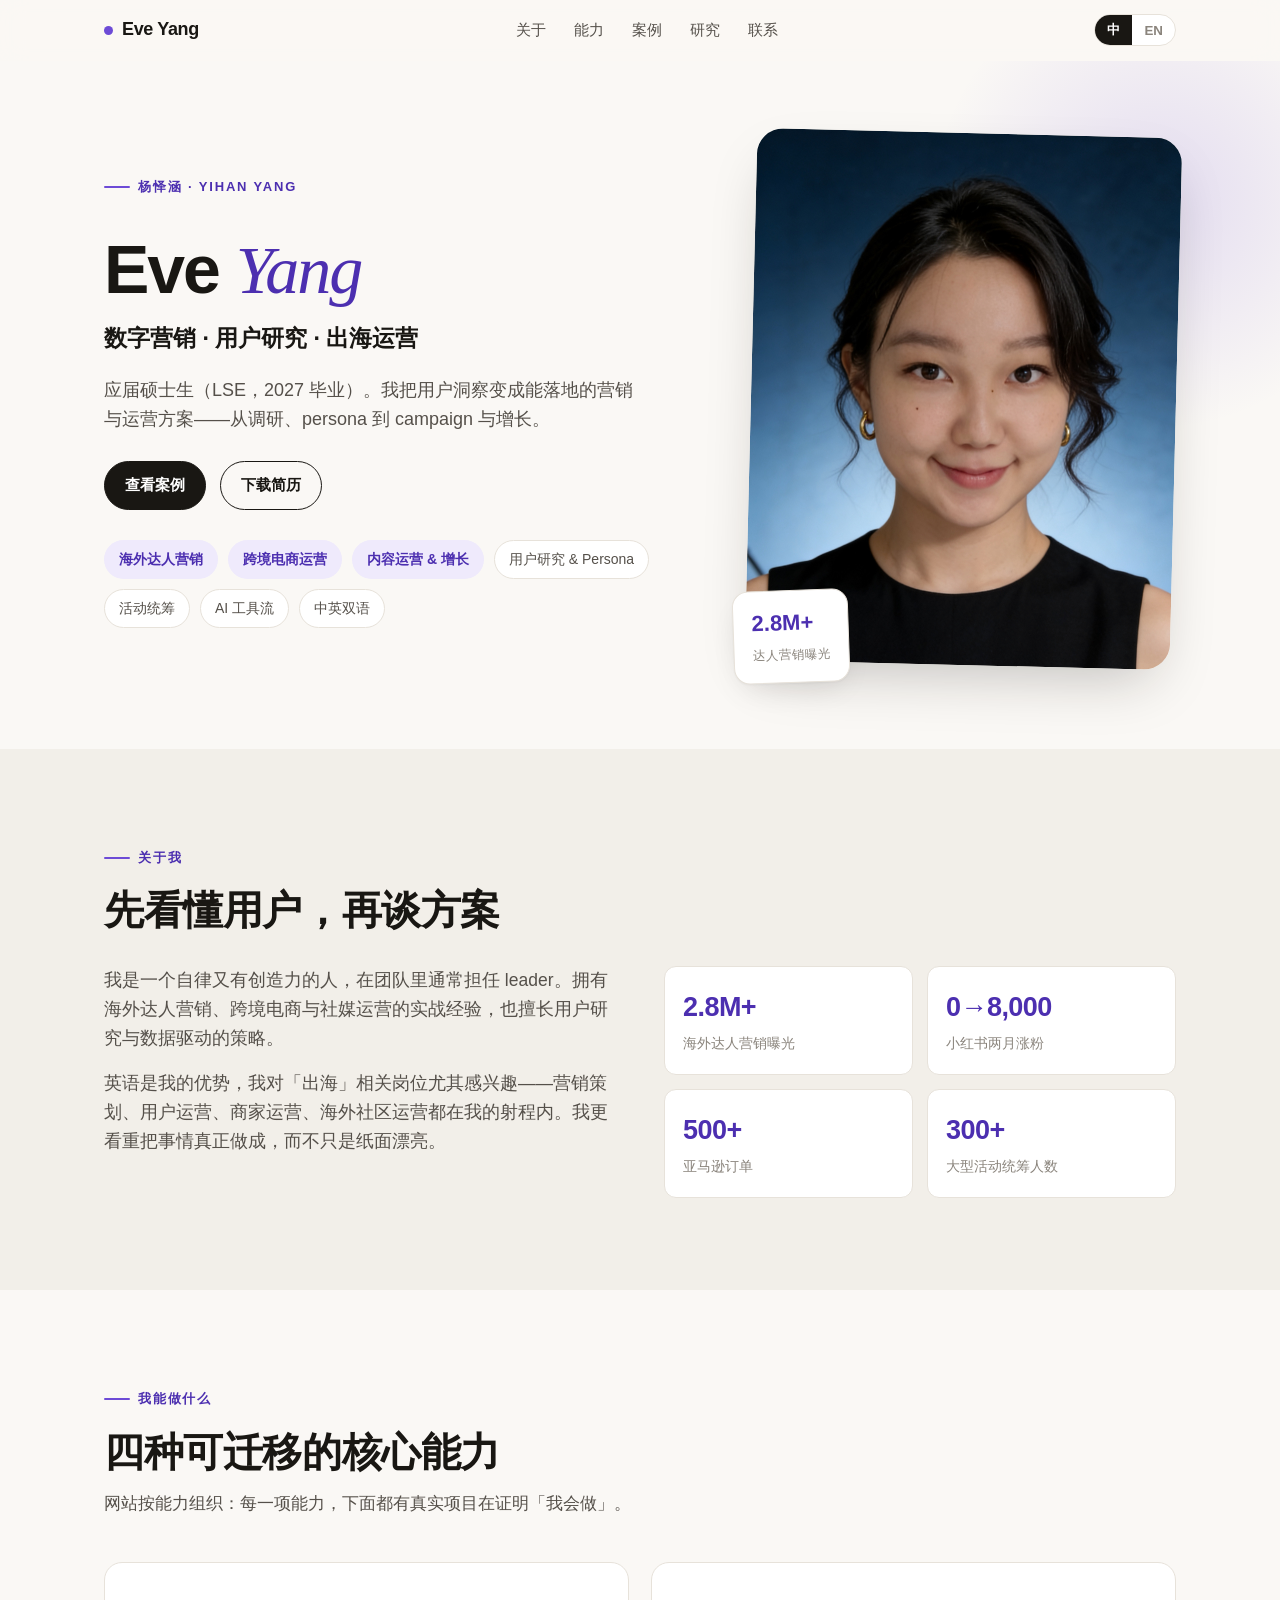
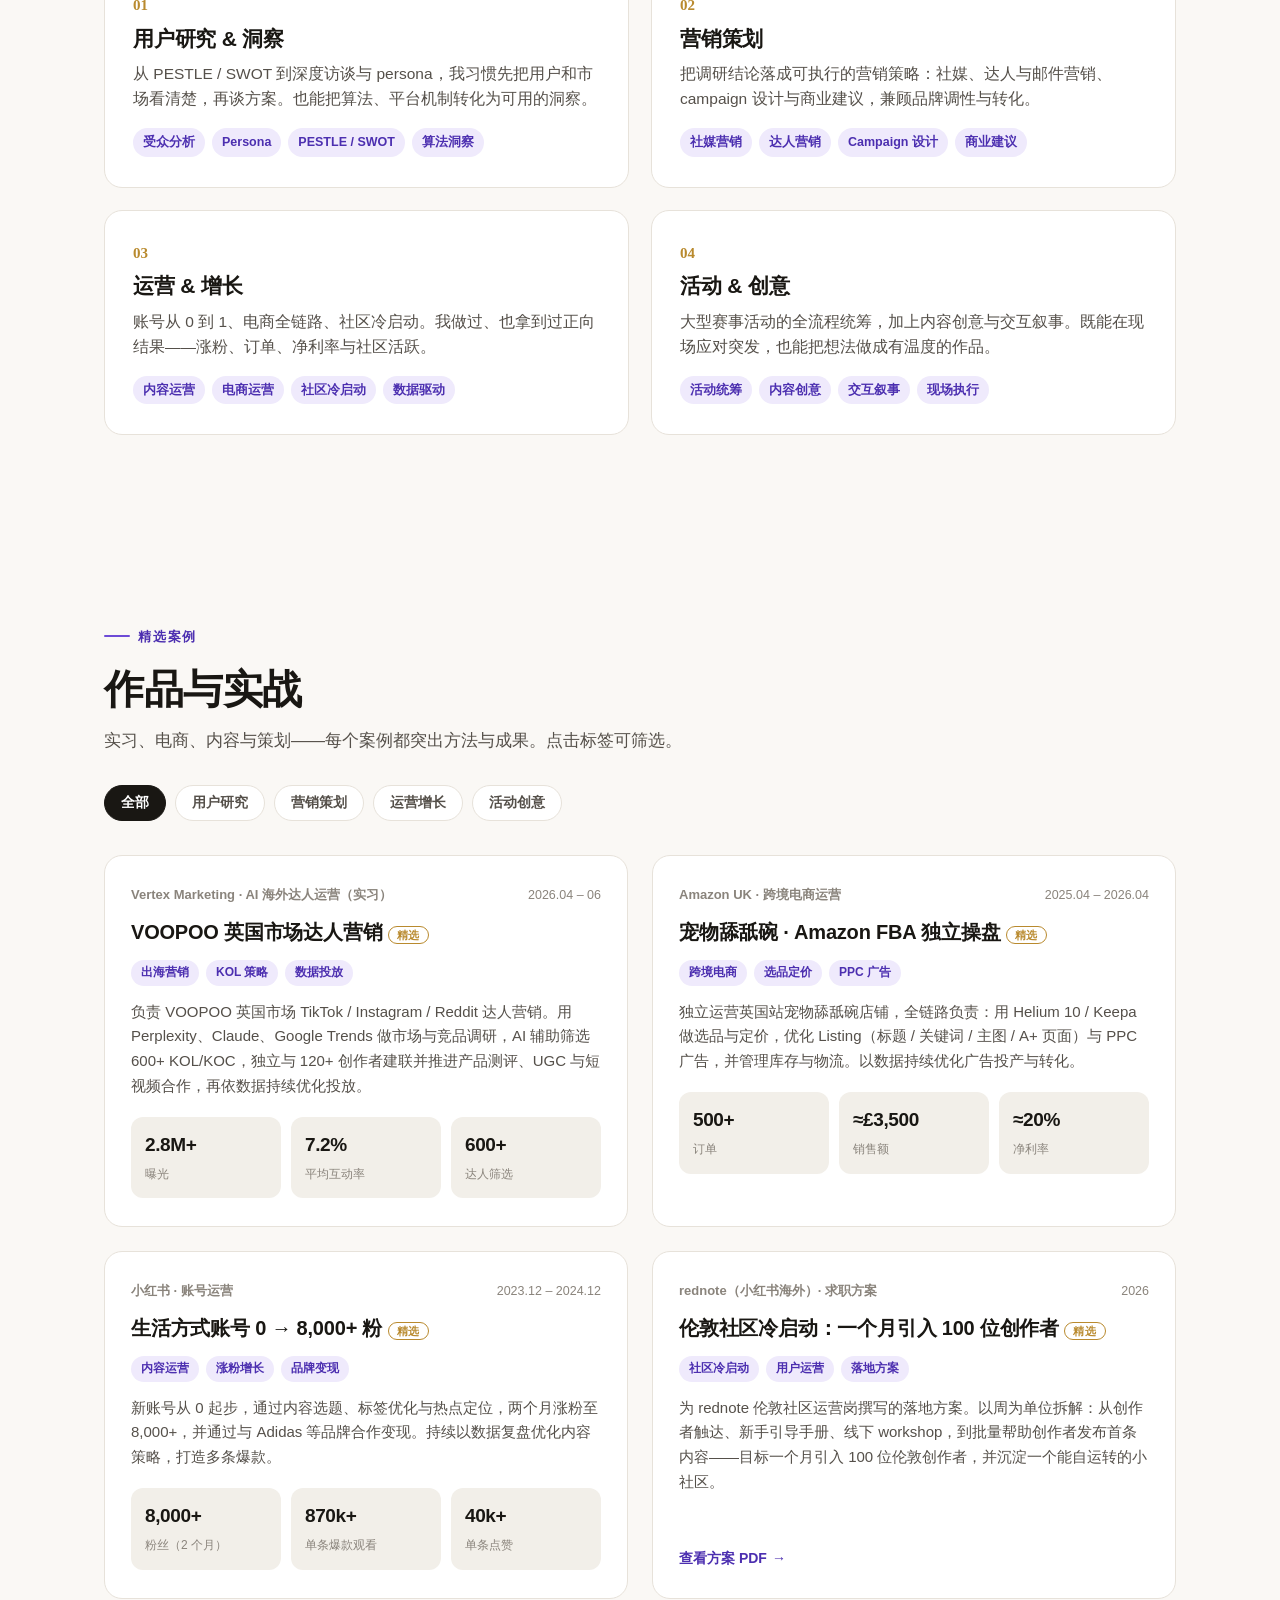
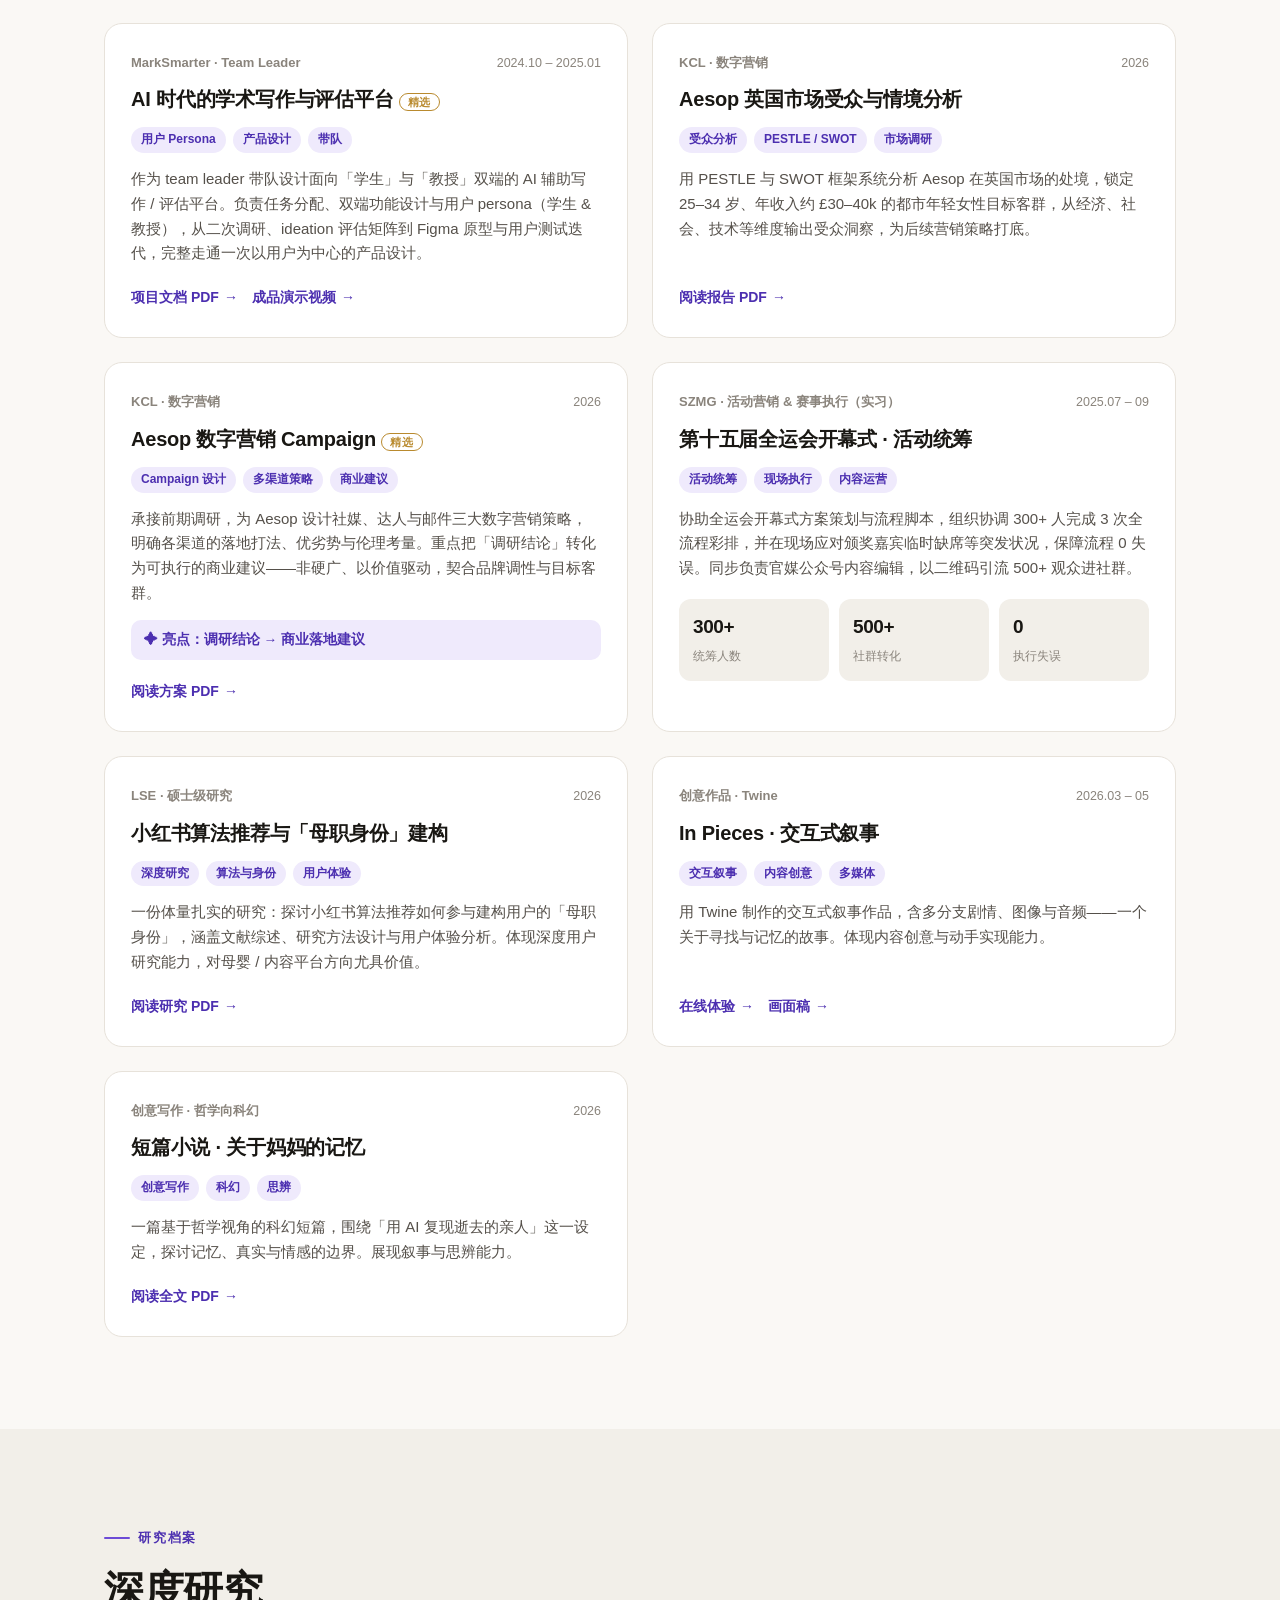
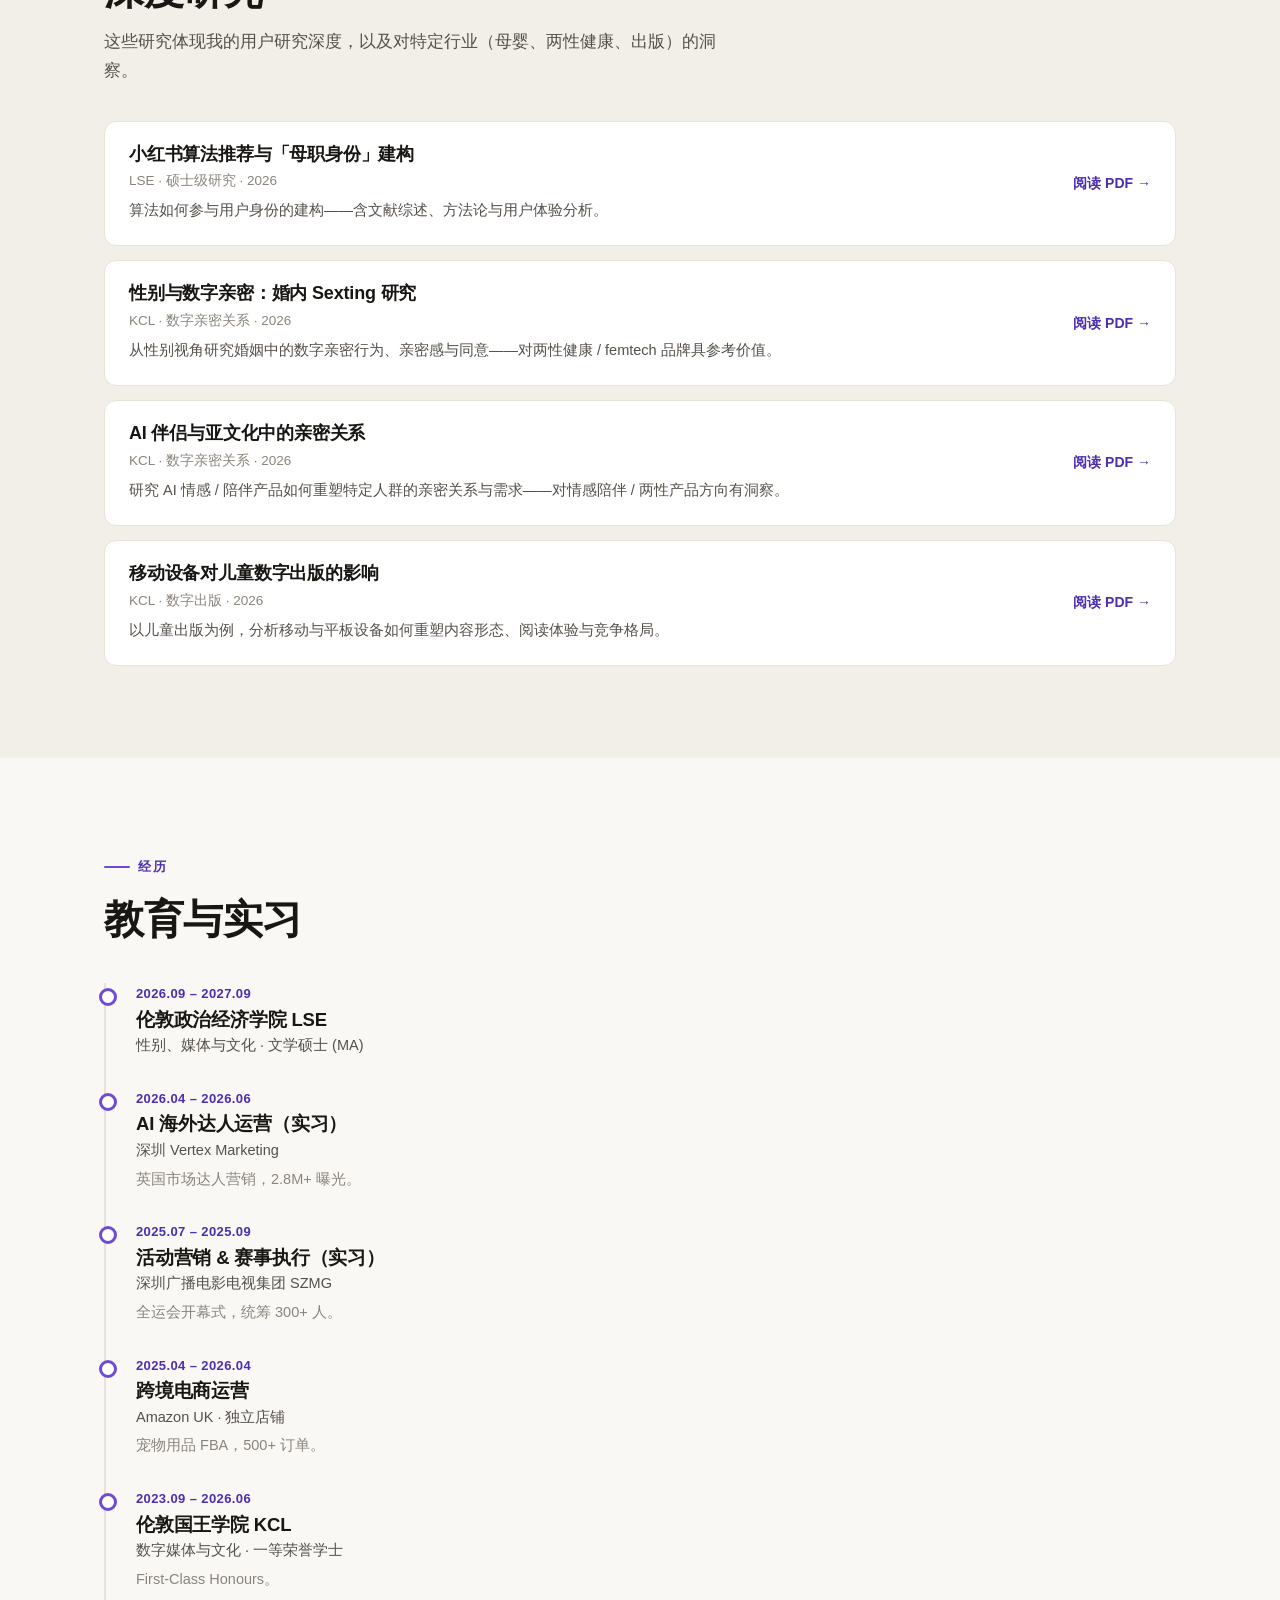
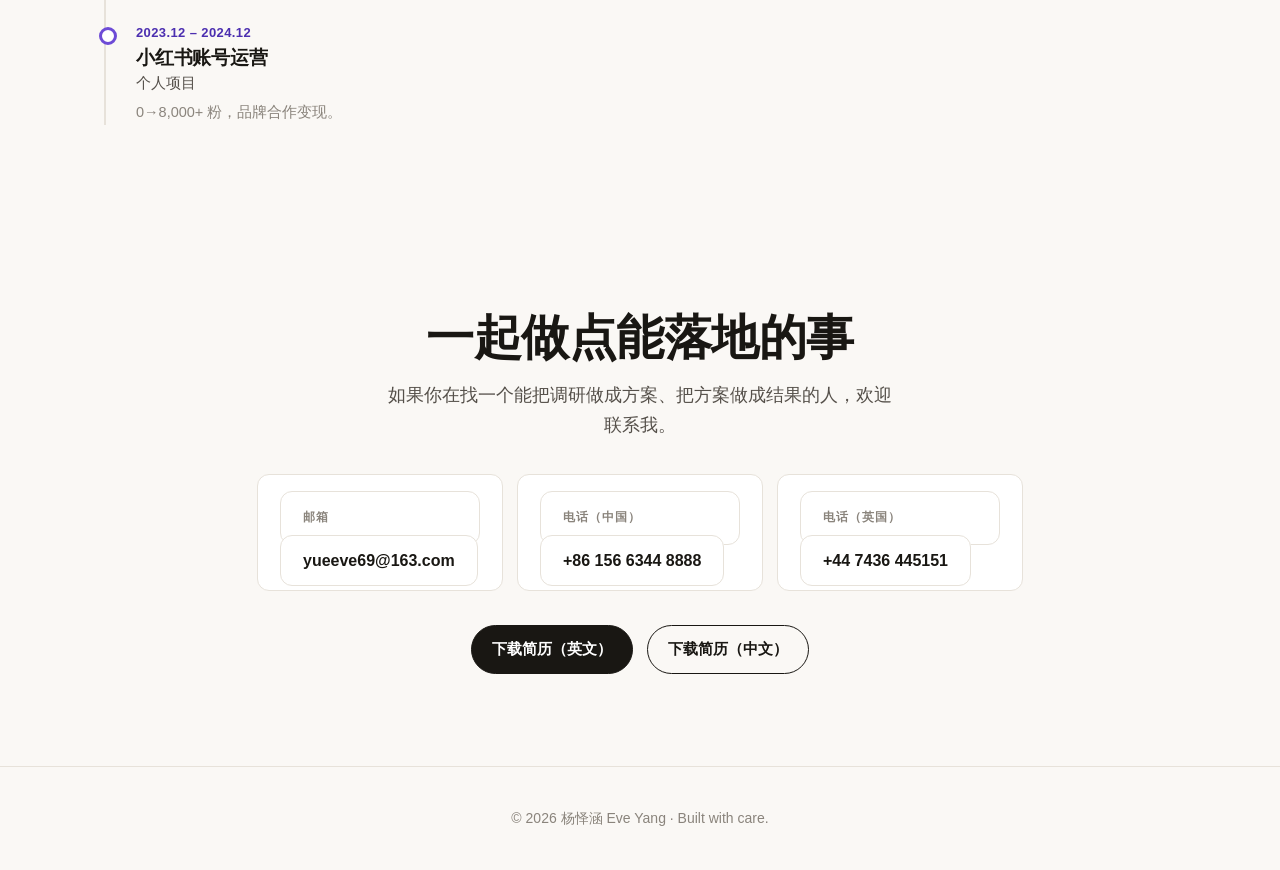
==== index.html @ 4e3f643e "Build bilingual portfolio site and Pages deploy workflow - Capability-organized, modern editorial de" ====
<!DOCTYPE html>
<html lang="zh-CN" data-lang="zh">
<head>
  <meta charset="UTF-8" />
  <meta name="viewport" content="width=device-width, initial-scale=1.0" />
  <title>杨怿涵 Eve Yang · 作品集 Portfolio</title>
  <meta name="description" content="杨怿涵 Eve Yang — 数字营销、用户研究与出海运营作品集。Digital marketing, user research & global operations portfolio." />
  <meta name="author" content="Yihan (Eve) Yang" />
  <meta property="og:title" content="杨怿涵 Eve Yang · Portfolio" />
  <meta property="og:description" content="数字营销 · 用户研究 · 出海运营 | Digital Marketing · User Research · Global Ops" />
  <meta property="og:type" content="website" />
  <link rel="icon" href="data:image/svg+xml,<svg xmlns='http://www.w3.org/2000/svg' viewBox='0 0 100 100'><circle cx='50' cy='50' r='48' fill='%236d4bd6'/><text x='50' y='68' font-size='54' text-anchor='middle' fill='white' font-family='Georgia'>E</text></svg>" />
  <link rel="stylesheet" href="assets/css/style.css" />
</head>
<body>

  <!-- NAV -->
  <nav class="nav">
    <div class="nav-inner">
      <a href="#top" class="brand"><span class="dot"></span>Eve Yang</a>
      <div class="nav-links" id="nav-links">
        <a href="#about" id="nav-about">关于</a>
        <a href="#capabilities" id="nav-cap">能力</a>
        <a href="#work" id="nav-work">案例</a>
        <a href="#research" id="nav-research">研究</a>
        <a href="#contact" id="nav-contact">联系</a>
      </div>
      <div class="nav-actions">
        <div class="lang-toggle">
          <button data-lang="zh" class="active">中</button>
          <button data-lang="en">EN</button>
        </div>
        <button class="menu-btn" id="menu-btn" aria-label="Menu">☰</button>
      </div>
    </div>
  </nav>

  <!-- HERO -->
  <header class="hero" id="top">
    <div class="wrap hero-grid">
      <div class="hero-text">
        <span class="eyebrow">杨怿涵 · Yihan Yang</span>
        <h1>Eve <span class="en-name">Yang</span></h1>
        <div class="role" id="hero-role">数字营销 · 用户研究 · 出海运营</div>
        <p class="lede" id="hero-lede"></p>
        <div class="hero-cta">
          <a href="#work" class="btn" id="cta-work">查看案例</a>
          <a href="#" class="btn ghost" id="cta-cv" download>下载简历</a>
        </div>
        <div class="chips" id="chips"></div>
      </div>
      <div class="hero-photo">
        <div class="frame"><img src="assets/img/eve.png" alt="杨怿涵 Eve Yang" /></div>
        <div class="badge"><b id="hero-badge-val">2.8M+</b><span id="hero-badge-lbl">达人营销曝光</span></div>
      </div>
    </div>
  </header>

  <!-- ABOUT -->
  <section class="about" id="about">
    <div class="wrap">
      <span class="eyebrow" id="about-eyebrow">关于我</span>
      <h2 class="section-title" id="about-title"></h2>
      <div class="about-grid" style="margin-top:32px">
        <div>
          <p id="about-p1"></p>
          <p id="about-p2"></p>
        </div>
        <div class="about-facts" id="about-facts"></div>
      </div>
    </div>
  </section>

  <!-- CAPABILITIES -->
  <section id="capabilities">
    <div class="wrap">
      <span class="eyebrow" id="cap-eyebrow">我能做什么</span>
      <h2 class="section-title" id="cap-title"></h2>
      <p class="section-lead" id="cap-lead"></p>
      <div class="cap-grid" id="cap-grid"></div>
    </div>
  </section>

  <!-- WORK -->
  <section class="work" id="work">
    <div class="wrap">
      <div class="work-head">
        <div>
          <span class="eyebrow" id="work-eyebrow">精选案例</span>
          <h2 class="section-title" id="work-title"></h2>
          <p class="section-lead" id="work-lead"></p>
        </div>
      </div>
      <div class="filters" id="filters"></div>
      <div class="cards" id="cards"></div>
    </div>
  </section>

  <!-- RESEARCH -->
  <section class="research" id="research">
    <div class="wrap">
      <span class="eyebrow" id="research-eyebrow">研究档案</span>
      <h2 class="section-title" id="research-title"></h2>
      <p class="section-lead" id="research-lead"></p>
      <div class="research-list" id="research-list"></div>
    </div>
  </section>

  <!-- TIMELINE -->
  <section id="journey">
    <div class="wrap">
      <span class="eyebrow" id="timeline-eyebrow">经历</span>
      <h2 class="section-title" id="timeline-title"></h2>
      <div class="timeline" id="timeline-list"></div>
    </div>
  </section>

  <!-- CONTACT -->
  <section class="contact" id="contact">
    <div class="wrap">
      <h2 class="section-title" id="contact-title"></h2>
      <p class="contact-lead" id="contact-lead"></p>
      <div class="contact-methods" id="contact-methods"></div>
      <div class="dl-row" id="dl-row"></div>
    </div>
  </section>

  <footer>
    <div class="wrap">© <span id="year"></span> 杨怿涵 Eve Yang · Built with care.</div>
  </footer>

  <script>document.getElementById("year").textContent = new Date().getFullYear();</script>
  <script src="assets/js/main.js"></script>
</body>
</html>
---- assets/css/style.css ----
/* ============================================================
   Eve Yang · Portfolio — modern editorial theme
   ============================================================ */
:root {
  --bg: #faf8f5;
  --bg-soft: #f2efe9;
  --card: #ffffff;
  --ink: #191713;
  --ink-soft: #55504a;
  --ink-faint: #8a847c;
  --line: #e7e2da;
  --accent: #6d4bd6;      /* refined violet */
  --accent-soft: #efeafc;
  --accent-ink: #4c2fb0;
  --gold: #b98a2e;
  --radius: 18px;
  --radius-sm: 12px;
  --shadow: 0 1px 2px rgba(25,23,19,.04), 0 12px 32px -12px rgba(25,23,19,.14);
  --shadow-lg: 0 24px 60px -20px rgba(25,23,19,.28);
  --maxw: 1120px;
  --font: -apple-system, BlinkMacSystemFont, "Segoe UI", "PingFang SC",
          "Hiragino Sans GB", "Microsoft YaHei", "Noto Sans SC", Roboto, Helvetica, Arial, sans-serif;
  --serif: "Georgia", "Times New Roman", "Songti SC", "SimSun", serif;
}

* { box-sizing: border-box; margin: 0; padding: 0; }
html { scroll-behavior: smooth; -webkit-text-size-adjust: 100%; }
body {
  font-family: var(--font);
  background: var(--bg);
  color: var(--ink);
  line-height: 1.65;
  font-size: 16px;
  overflow-x: hidden;
  -webkit-font-smoothing: antialiased;
}
a { color: inherit; text-decoration: none; }
img { max-width: 100%; display: block; }
section { padding: 92px 0; }
.wrap { max-width: var(--maxw); margin: 0 auto; padding: 0 24px; }

/* ---------- Typography ---------- */
h1, h2, h3 { line-height: 1.2; font-weight: 700; letter-spacing: -.01em; }
.eyebrow {
  font-size: 13px; font-weight: 700; letter-spacing: .14em;
  text-transform: uppercase; color: var(--accent-ink);
  display: inline-flex; align-items: center; gap: 8px; margin-bottom: 18px;
}
.eyebrow::before { content: ""; width: 26px; height: 2px; background: var(--accent); border-radius: 2px; }
.section-title { font-size: clamp(28px, 4vw, 40px); margin-bottom: 14px; }
.section-lead { color: var(--ink-soft); max-width: 640px; font-size: 17px; }

/* ---------- Nav ---------- */
.nav {
  position: sticky; top: 0; z-index: 50;
  backdrop-filter: saturate(1.4) blur(12px);
  background: rgba(250,248,245,.82);
  border-bottom: 1px solid transparent;
  transition: border-color .3s, background .3s;
}
.nav.scrolled { border-color: var(--line); }
.nav-inner { max-width: var(--maxw); margin: 0 auto; padding: 14px 24px;
  display: flex; align-items: center; justify-content: space-between; gap: 16px; }
.brand { font-weight: 800; font-size: 18px; letter-spacing: -.02em; display: flex; align-items: center; gap: 9px; }
.brand .dot { width: 9px; height: 9px; border-radius: 50%; background: var(--accent); }
.nav-links { display: flex; gap: 28px; align-items: center; }
.nav-links a { font-size: 15px; color: var(--ink-soft); font-weight: 500; transition: color .2s; }
.nav-links a:hover { color: var(--ink); }
.nav-actions { display: flex; align-items: center; gap: 12px; }
.lang-toggle {
  display: inline-flex; border: 1px solid var(--line); border-radius: 999px;
  overflow: hidden; background: var(--card); font-size: 13px; font-weight: 600;
}
.lang-toggle button { border: 0; background: transparent; padding: 6px 12px; cursor: pointer;
  color: var(--ink-faint); font-weight: 600; font-family: inherit; transition: .2s; }
.lang-toggle button.active { background: var(--ink); color: #fff; }
.btn {
  display: inline-flex; align-items: center; gap: 8px; cursor: pointer;
  padding: 11px 20px; border-radius: 999px; font-weight: 600; font-size: 15px;
  border: 1px solid var(--ink); background: var(--ink); color: #fff;
  transition: transform .18s ease, box-shadow .18s ease, background .2s; font-family: inherit;
}
.btn:hover { transform: translateY(-2px); box-shadow: var(--shadow); }
.btn.ghost { background: transparent; color: var(--ink); }
.btn.ghost:hover { background: var(--ink); color: #fff; }
.btn.small { padding: 8px 15px; font-size: 14px; }
.nav .btn.small { padding: 8px 16px; }
.menu-btn { display: none; background: none; border: 0; cursor: pointer; font-size: 22px; }

/* ---------- Hero ---------- */
.hero { padding: 72px 0 84px; position: relative; overflow: hidden; }
.hero::before {
  content: ""; position: absolute; top: -120px; right: -140px; width: 520px; height: 520px;
  background: radial-gradient(circle, rgba(109,75,214,.16), transparent 62%); z-index: 0;
}
.hero-grid { display: grid; grid-template-columns: 1.25fr .9fr; gap: 56px; align-items: center; position: relative; z-index: 1; }
.hero h1 { font-size: clamp(40px, 6.4vw, 68px); letter-spacing: -.03em; margin: 14px 0 8px; }
.hero h1 .en-name { font-family: var(--serif); font-style: italic; font-weight: 500; color: var(--accent-ink); }
.hero .role { font-size: clamp(18px, 2.6vw, 23px); font-weight: 600; color: var(--ink); margin-bottom: 18px; }
.hero .lede { font-size: 18px; color: var(--ink-soft); max-width: 540px; margin-bottom: 26px; }
.hero-cta { display: flex; gap: 14px; flex-wrap: wrap; }
.hero-photo { position: relative; }
.hero-photo .frame {
  position: relative; border-radius: 26px; overflow: hidden; box-shadow: var(--shadow-lg);
  aspect-ratio: 4/5; background: var(--bg-soft); transform: rotate(1.4deg);
}
.hero-photo .frame img { width: 100%; height: 100%; object-fit: cover; }
.hero-photo .badge {
  position: absolute; bottom: -18px; left: -18px; background: var(--card); color: var(--ink);
  border: 1px solid var(--line); border-radius: 16px; padding: 14px 18px; box-shadow: var(--shadow);
  transform: rotate(-2deg);
}
.hero-photo .badge b { display: block; font-size: 22px; color: var(--accent-ink); }
.hero-photo .badge span { font-size: 12.5px; color: var(--ink-faint); }

/* ---------- Strength chips ---------- */
.chips { display: flex; flex-wrap: wrap; gap: 10px; margin-top: 30px; }
.chip {
  font-size: 14px; font-weight: 500; padding: 7px 14px; border-radius: 999px;
  background: var(--card); border: 1px solid var(--line); color: var(--ink-soft);
}
.chip.solid { background: var(--accent-soft); border-color: transparent; color: var(--accent-ink); font-weight: 600; }

/* ---------- About ---------- */
.about { background: var(--bg-soft); }
.about-grid { display: grid; grid-template-columns: 1fr 1fr; gap: 48px; align-items: start; }
.about-grid p { color: var(--ink-soft); font-size: 17.5px; margin-bottom: 16px; }
.about-facts { display: grid; grid-template-columns: 1fr 1fr; gap: 14px; }
.fact { background: var(--card); border: 1px solid var(--line); border-radius: var(--radius-sm); padding: 18px 18px; }
.fact b { font-size: 27px; color: var(--accent-ink); display: block; letter-spacing: -.02em; }
.fact span { font-size: 13.5px; color: var(--ink-faint); }

/* ---------- Capabilities ---------- */
.cap-grid { display: grid; grid-template-columns: repeat(2, 1fr); gap: 22px; margin-top: 44px; }
.cap {
  background: var(--card); border: 1px solid var(--line); border-radius: var(--radius);
  padding: 30px 28px; transition: transform .22s ease, box-shadow .22s ease;
}
.cap:hover { transform: translateY(-4px); box-shadow: var(--shadow); }
.cap .num { font-family: var(--serif); font-size: 15px; color: var(--gold); font-weight: 700; }
.cap h3 { font-size: 21px; margin: 8px 0 10px; }
.cap p { color: var(--ink-soft); font-size: 15.5px; margin-bottom: 16px; }
.cap .tags { display: flex; flex-wrap: wrap; gap: 7px; }
.cap .tags span { font-size: 12.5px; color: var(--accent-ink); background: var(--accent-soft);
  padding: 4px 10px; border-radius: 999px; font-weight: 600; }

/* ---------- Work / cards ---------- */
.work-head { display: flex; justify-content: space-between; align-items: flex-end; flex-wrap: wrap; gap: 20px; }
.filters { display: flex; flex-wrap: wrap; gap: 9px; margin-top: 30px; }
.filter {
  border: 1px solid var(--line); background: var(--card); color: var(--ink-soft);
  padding: 8px 16px; border-radius: 999px; font-size: 14px; font-weight: 600; cursor: pointer;
  font-family: inherit; transition: .18s;
}
.filter:hover { border-color: var(--ink); color: var(--ink); }
.filter.active { background: var(--ink); color: #fff; border-color: var(--ink); }

.cards { display: grid; grid-template-columns: repeat(2, 1fr); gap: 24px; margin-top: 34px; }
.card {
  background: var(--card); border: 1px solid var(--line); border-radius: var(--radius);
  padding: 28px 26px; display: flex; flex-direction: column; gap: 14px;
  transition: transform .22s ease, box-shadow .22s ease, border-color .2s;
}
.card:hover { transform: translateY(-5px); box-shadow: var(--shadow-lg); border-color: #d9d2c8; }
.card.hidden { display: none; }
.card-top { display: flex; justify-content: space-between; align-items: baseline; gap: 12px; }
.card .kicker { font-size: 13px; color: var(--ink-faint); font-weight: 600; }
.card .period { font-size: 12.5px; color: var(--ink-faint); white-space: nowrap; }
.card h3 { font-size: 20px; letter-spacing: -.01em; }
.card .desc { font-size: 15px; color: var(--ink-soft); }
.card .tag-row { display: flex; flex-wrap: wrap; gap: 7px; margin-top: 2px; }
.card .tag-row span { font-size: 12px; font-weight: 600; color: var(--accent-ink);
  background: var(--accent-soft); padding: 3px 10px; border-radius: 999px; }
.metrics { display: flex; flex-wrap: wrap; gap: 10px; margin-top: 4px; }
.metric { flex: 1; min-width: 90px; background: var(--bg-soft); border-radius: var(--radius-sm);
  padding: 12px 14px; text-align: left; }
.metric b { display: block; font-size: 19px; color: var(--ink); letter-spacing: -.02em; }
.metric span { font-size: 12px; color: var(--ink-faint); }
.highlight-note {
  font-size: 13.5px; color: var(--accent-ink); background: var(--accent-soft);
  border-radius: 10px; padding: 9px 13px; font-weight: 600; display: flex; gap: 8px; align-items: center;
}
.card-links { display: flex; flex-wrap: wrap; gap: 14px; margin-top: auto; padding-top: 6px; }
.card-links a { font-size: 14px; font-weight: 600; color: var(--accent-ink);
  display: inline-flex; align-items: center; gap: 5px; }
.card-links a:hover { text-decoration: underline; }
.card-links a::after { content: "→"; transition: transform .18s; }
.card-links a:hover::after { transform: translateX(3px); }
.badge-featured { font-size: 11px; font-weight: 700; letter-spacing: .05em; text-transform: uppercase;
  color: var(--gold); border: 1px solid var(--gold); padding: 2px 8px; border-radius: 999px; }

/* ---------- Research ---------- */
.research { background: var(--bg-soft); }
.research-list { display: grid; gap: 14px; margin-top: 36px; }
.research-item {
  background: var(--card); border: 1px solid var(--line); border-radius: var(--radius-sm);
  padding: 22px 24px; display: grid; grid-template-columns: 1fr auto; gap: 16px; align-items: center;
  transition: transform .18s ease, box-shadow .18s;
}
.research-item:hover { transform: translateX(4px); box-shadow: var(--shadow); }
.research-item h3 { font-size: 18px; margin-bottom: 5px; }
.research-item .meta { font-size: 13.5px; color: var(--ink-faint); }
.research-item .desc { font-size: 14.5px; color: var(--ink-soft); margin-top: 7px; }
.research-item a { font-size: 14px; font-weight: 600; color: var(--accent-ink); white-space: nowrap; }
.research-item a:hover { text-decoration: underline; }

/* ---------- Timeline ---------- */
.timeline { margin-top: 40px; border-left: 2px solid var(--line); padding-left: 30px; display: grid; gap: 30px; }
.tl-item { position: relative; }
.tl-item::before { content: ""; position: absolute; left: -37px; top: 5px; width: 12px; height: 12px;
  border-radius: 50%; background: var(--card); border: 3px solid var(--accent); }
.tl-item .tl-date { font-size: 13px; color: var(--accent-ink); font-weight: 700; letter-spacing: .03em; }
.tl-item h3 { font-size: 18.5px; margin: 4px 0 3px; }
.tl-item .tl-org { font-size: 14.5px; color: var(--ink-soft); font-weight: 500; }
.tl-item .tl-desc { font-size: 14.5px; color: var(--ink-faint); margin-top: 5px; }

/* ---------- Contact ---------- */
.contact { text-align: center; }
.contact .section-title { font-size: clamp(30px, 5vw, 48px); }
.contact-lead { color: var(--ink-soft); font-size: 18px; max-width: 520px; margin: 12px auto 34px; }
.contact-methods { display: flex; flex-wrap: wrap; gap: 14px; justify-content: center; margin-bottom: 34px; }
.contact-methods a, .contact-methods span {
  background: var(--card); border: 1px solid var(--line); border-radius: var(--radius-sm);
  padding: 16px 22px; text-align: left; min-width: 200px; transition: transform .18s, box-shadow .18s;
}
.contact-methods a:hover { transform: translateY(-3px); box-shadow: var(--shadow); }
.contact-methods .label { display: block; font-size: 12px; color: var(--ink-faint); font-weight: 600;
  text-transform: uppercase; letter-spacing: .08em; margin-bottom: 3px; }
.contact-methods .val { font-size: 16px; font-weight: 600; color: var(--ink); }
.dl-row { display: flex; gap: 14px; justify-content: center; flex-wrap: wrap; }

/* ---------- Footer ---------- */
footer { padding: 40px 0; border-top: 1px solid var(--line); text-align: center;
  color: var(--ink-faint); font-size: 14px; }

/* ---------- Reveal animation ---------- */
.reveal { opacity: 0; transform: translateY(24px); transition: opacity .7s ease, transform .7s ease; }
.reveal.in { opacity: 1; transform: none; }
@media (prefers-reduced-motion: reduce) {
  .reveal { opacity: 1 !important; transform: none !important; transition: none; }
  html { scroll-behavior: auto; }
}

/* ---------- Language visibility ---------- */
[data-lang-en] { display: none; }
html[data-lang="en"] [data-lang-en] { display: revert; }
html[data-lang="en"] [data-lang-zh] { display: none; }

/* ---------- Responsive ---------- */
@media (max-width: 900px) {
  .hero-grid { grid-template-columns: 1fr; gap: 40px; }
  .hero-photo { max-width: 340px; margin: 0 auto; }
  .about-grid { grid-template-columns: 1fr; gap: 28px; }
  .cap-grid, .cards { grid-template-columns: 1fr; }
  .nav-links { display: none; }
  .menu-btn { display: block; }
  .nav-links.open { display: flex; position: absolute; top: 60px; right: 16px; flex-direction: column;
    background: var(--card); border: 1px solid var(--line); border-radius: var(--radius-sm);
    padding: 14px 20px; gap: 14px; box-shadow: var(--shadow); }
  section { padding: 68px 0; }
}
@media (max-width: 520px) {
  .about-facts { grid-template-columns: 1fr 1fr; }
  .research-item { grid-template-columns: 1fr; }
  .hero-cta .btn { flex: 1; justify-content: center; }
}
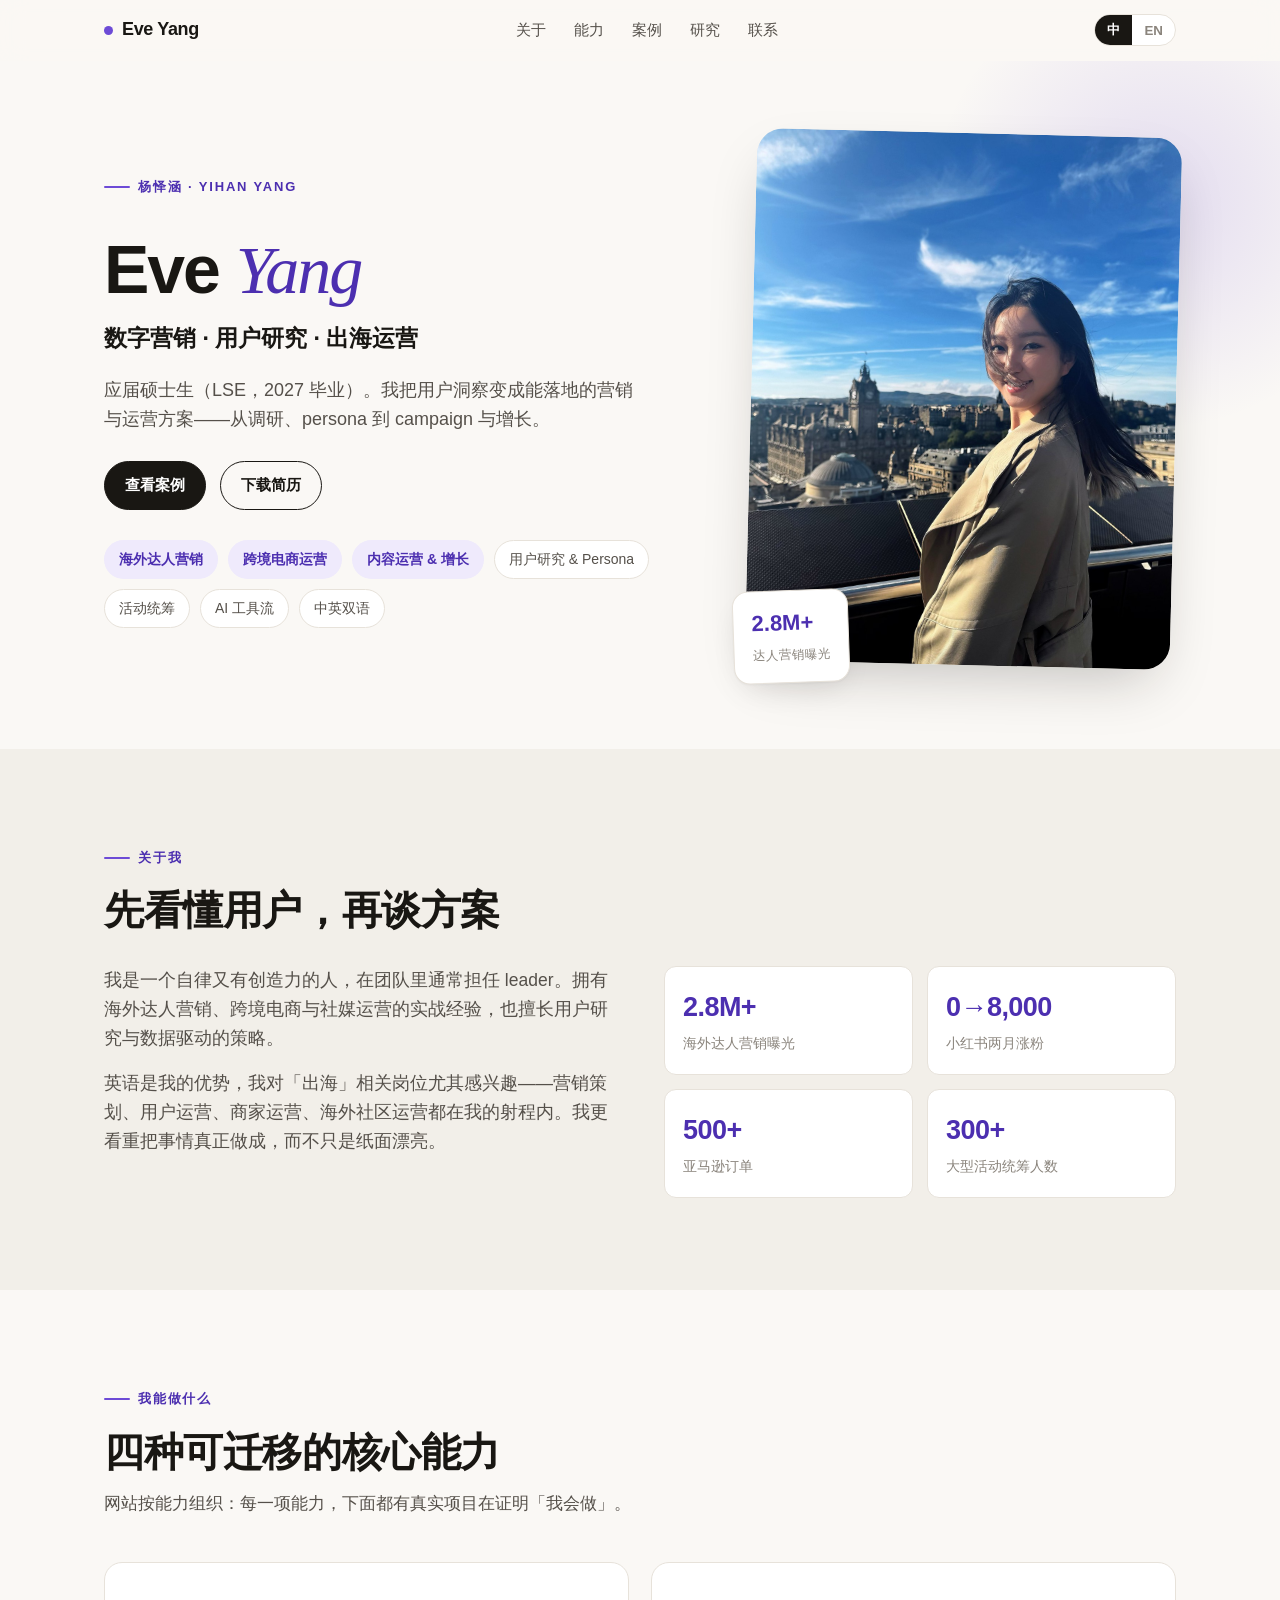
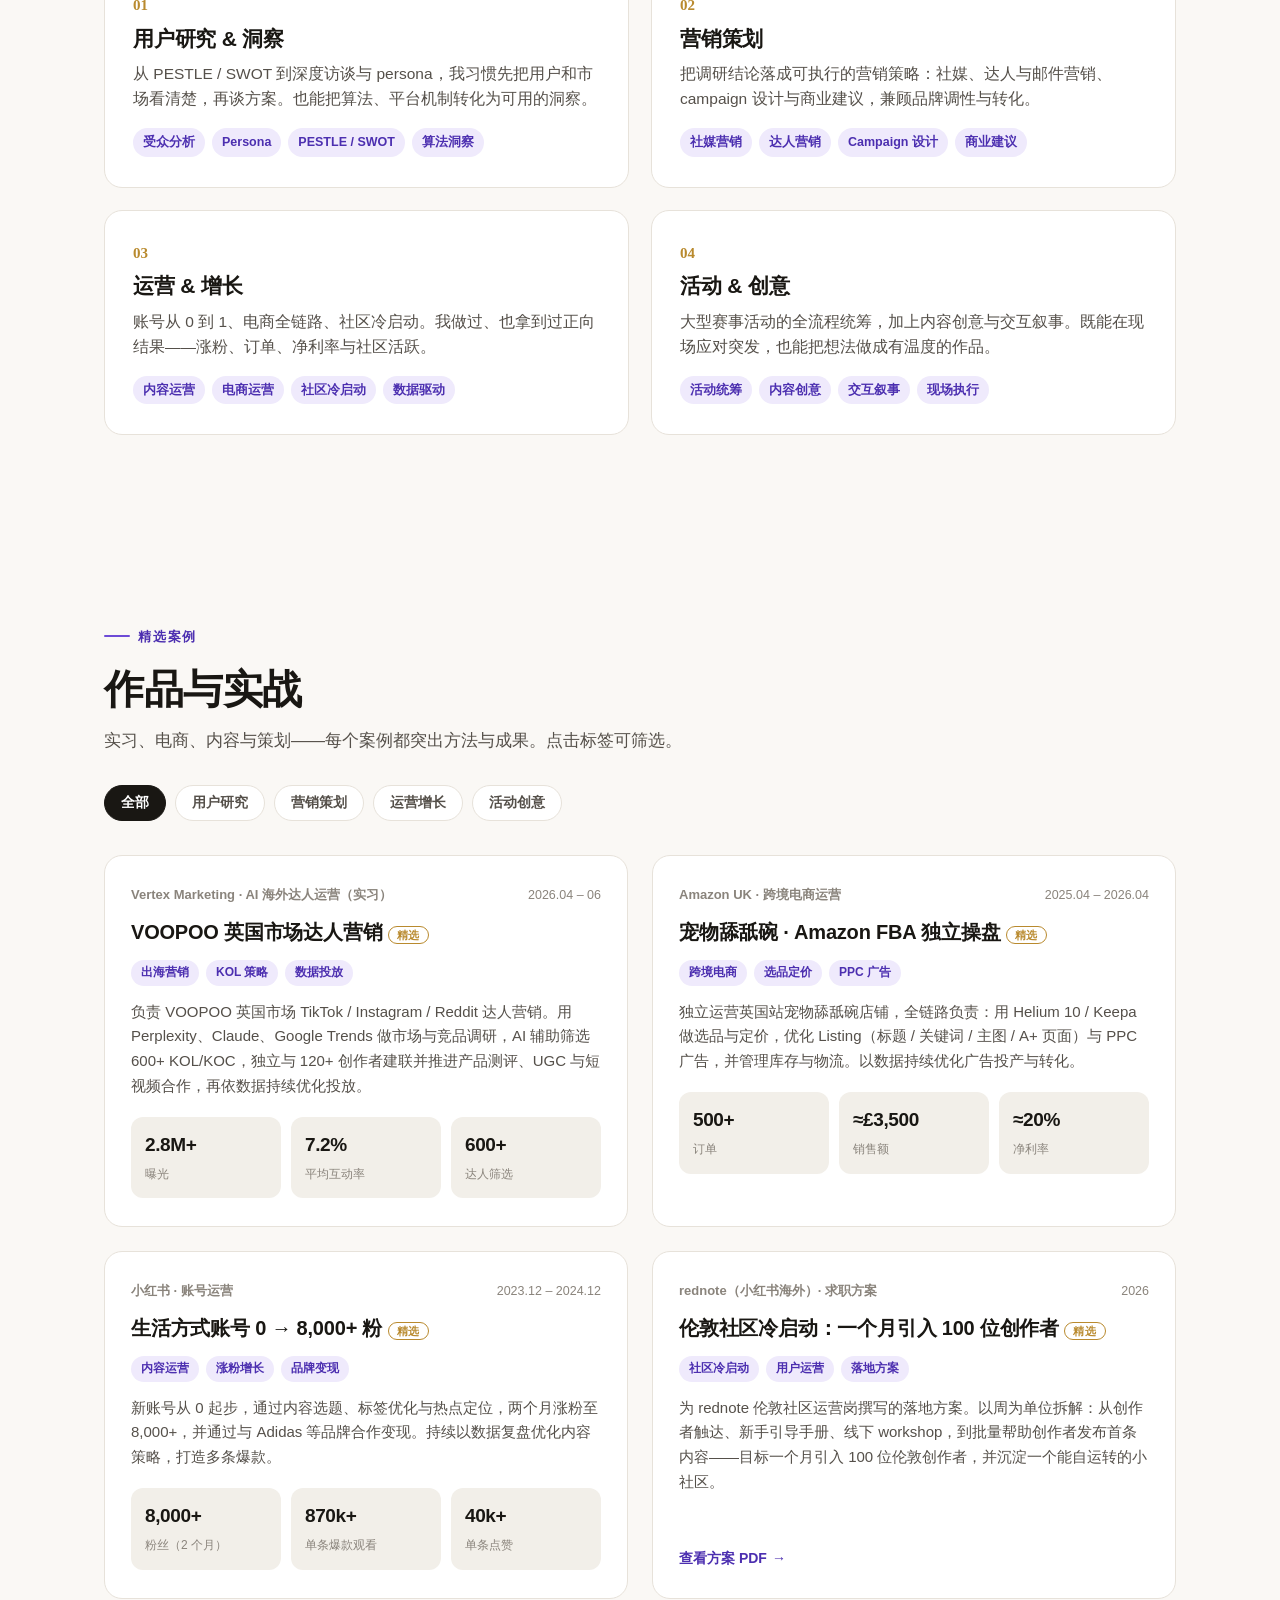
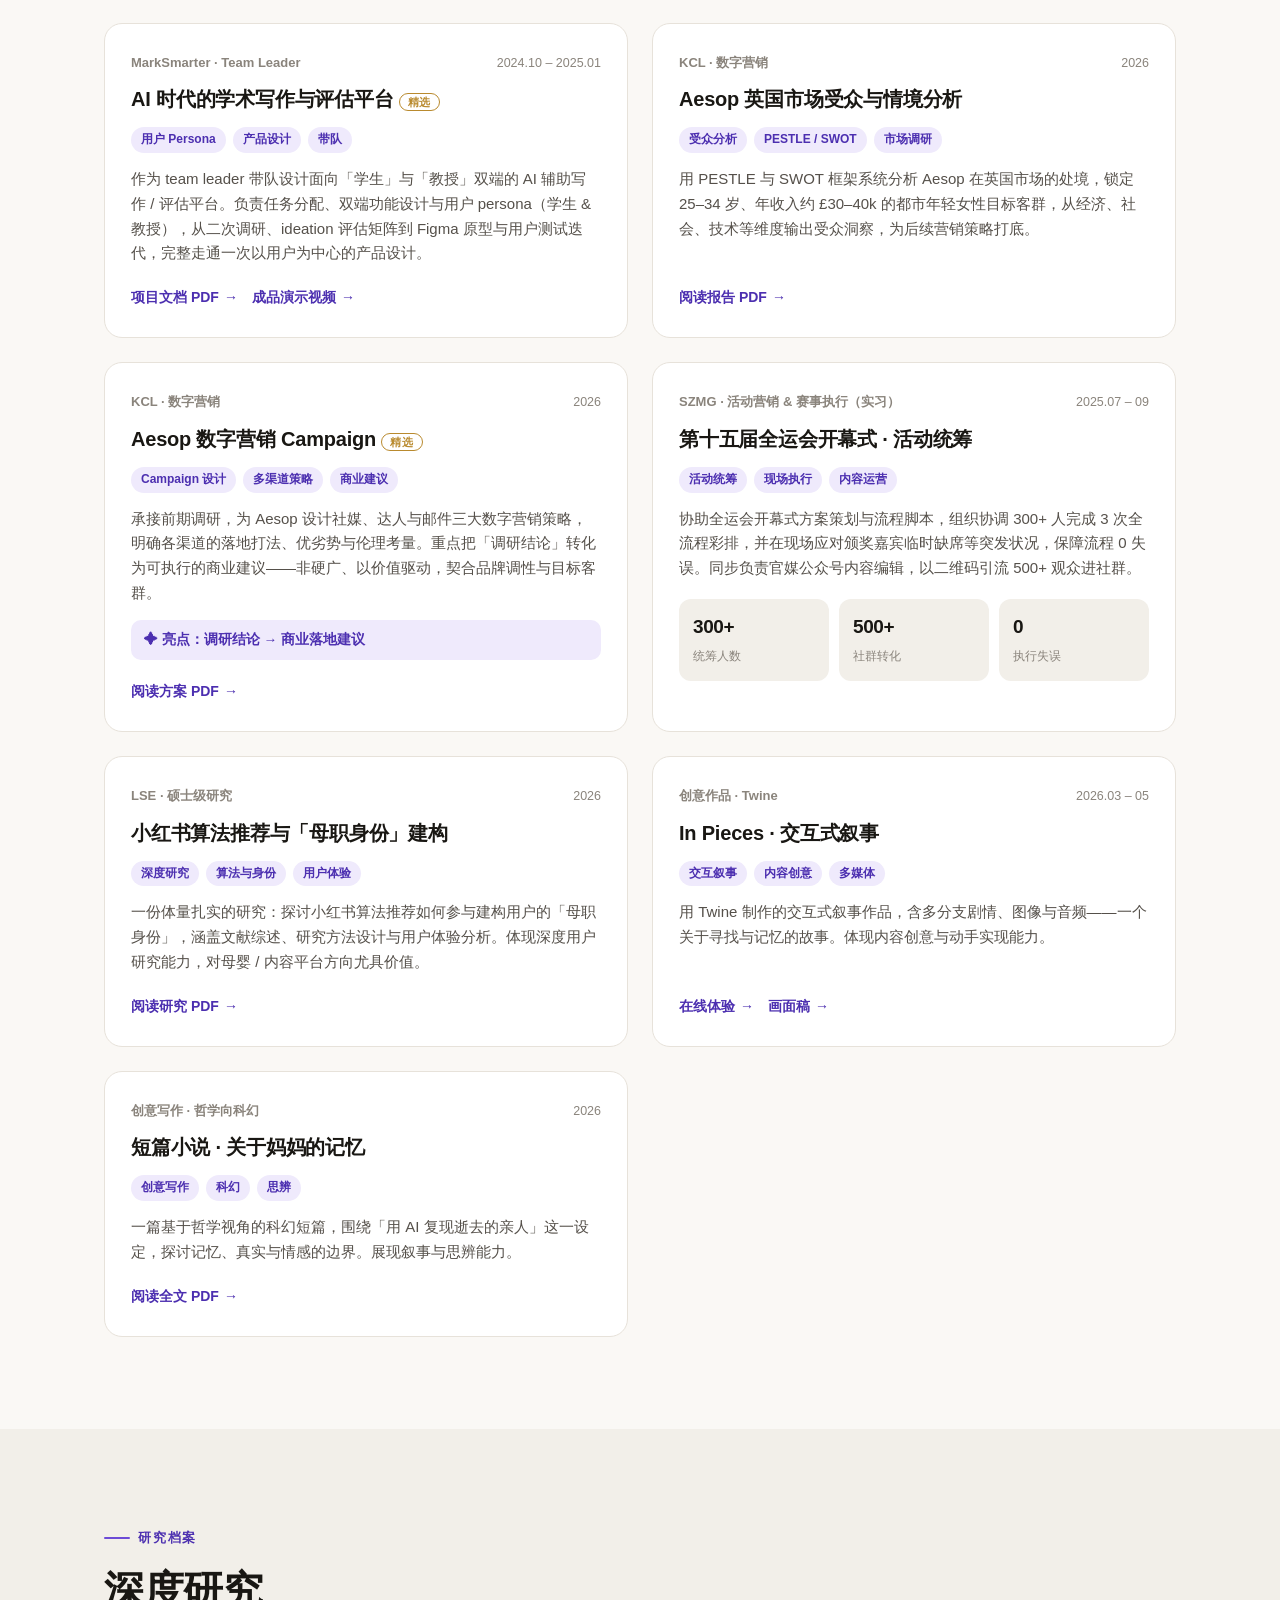
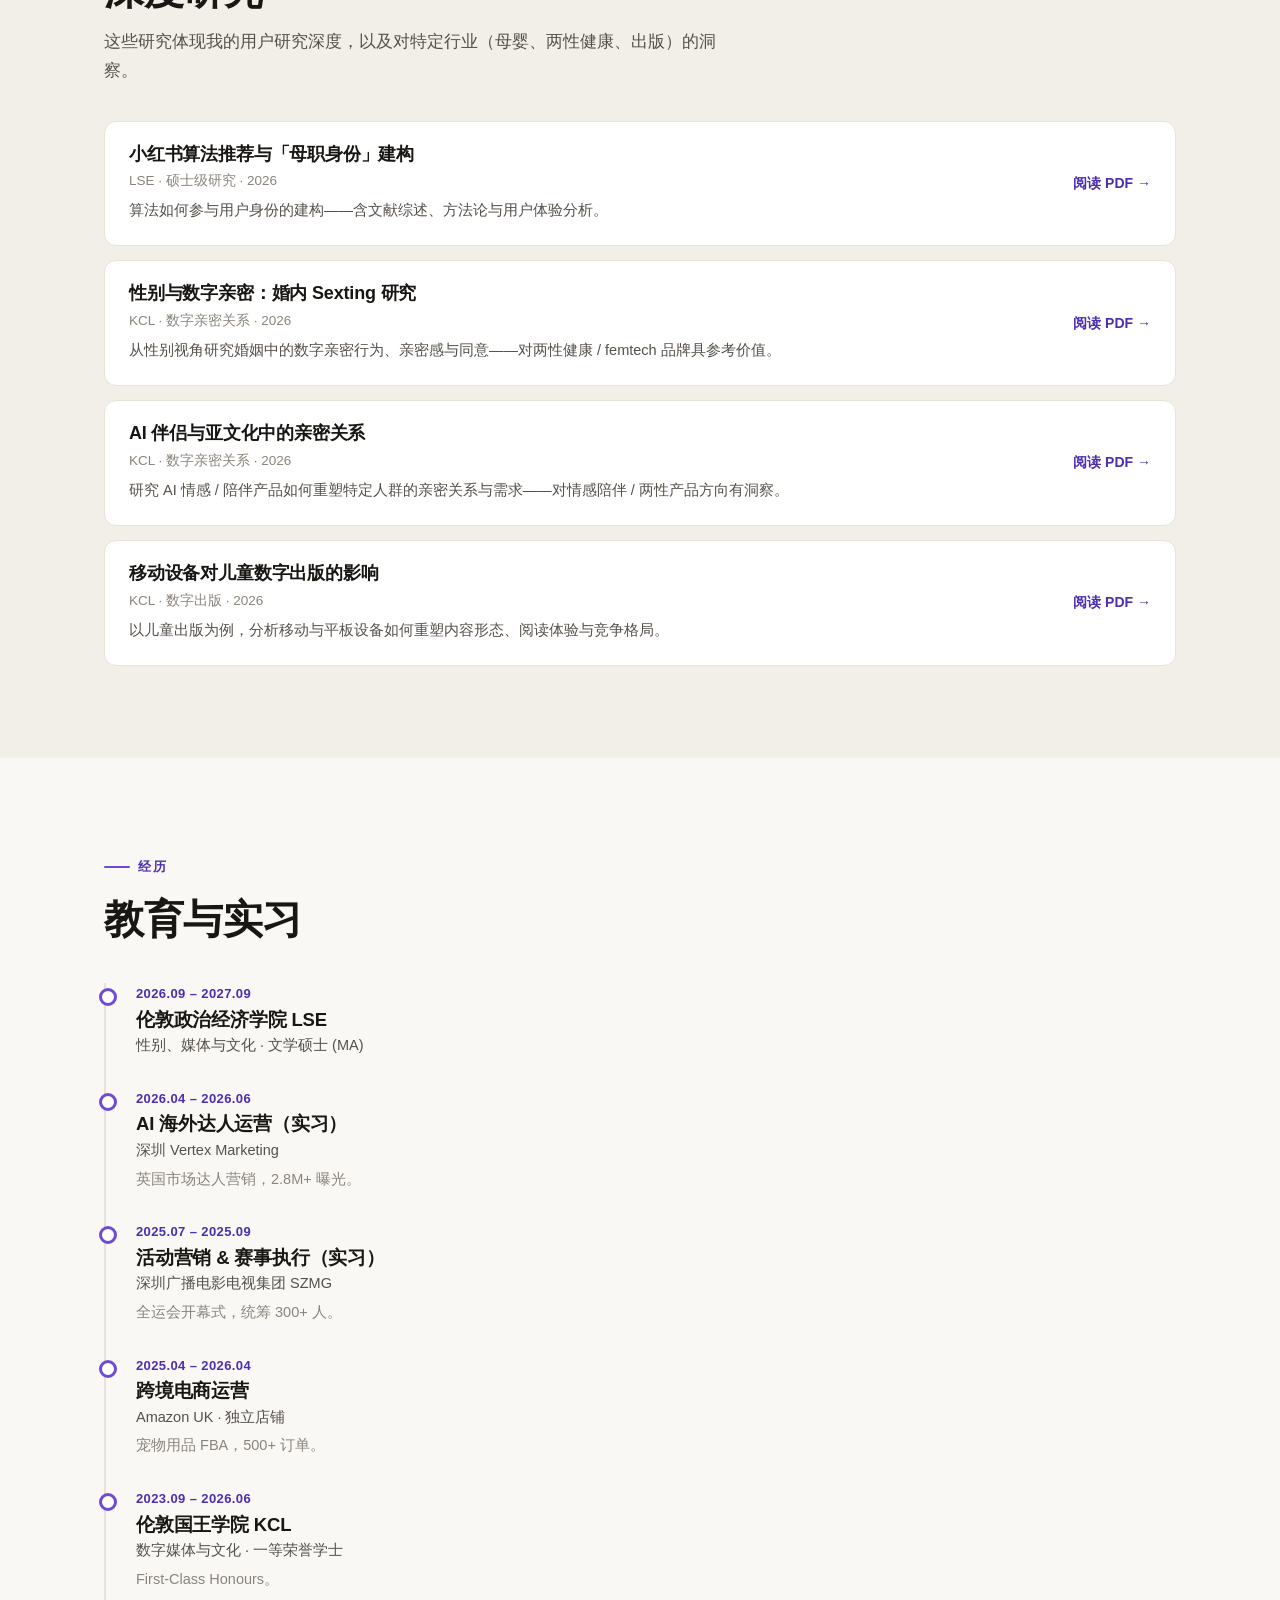
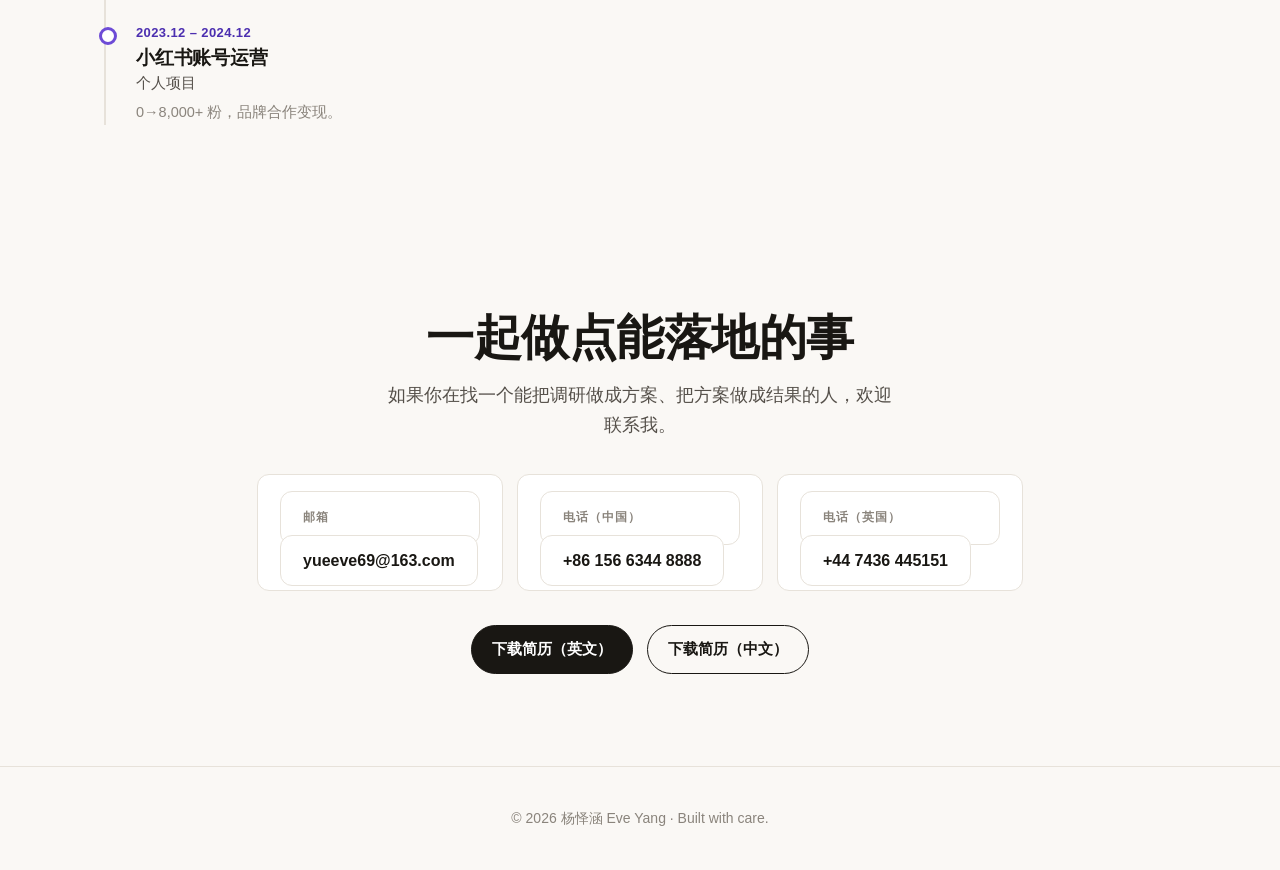
==== commit f1076539: "Use Edinburgh lifestyle photo as hero image - Convert HEIC to web-optimized JPG (1200x1600) - Tune o" ====
--- a/index.html
+++ b/index.html
@@ -50,7 +50,7 @@
         <div class="chips" id="chips"></div>
       </div>
       <div class="hero-photo">
-        <div class="frame"><img src="assets/img/eve.png" alt="杨怿涵 Eve Yang" /></div>
+        <div class="frame"><img id="hero-img" src="assets/img/eve-hero.jpg" alt="杨怿涵 Eve Yang" /></div>
         <div class="badge"><b id="hero-badge-val">2.8M+</b><span id="hero-badge-lbl">达人营销曝光</span></div>
       </div>
     </div>
--- a/assets/css/style.css
+++ b/assets/css/style.css
@@ -104,7 +104,7 @@
   position: relative; border-radius: 26px; overflow: hidden; box-shadow: var(--shadow-lg);
   aspect-ratio: 4/5; background: var(--bg-soft); transform: rotate(1.4deg);
 }
-.hero-photo .frame img { width: 100%; height: 100%; object-fit: cover; }
+.hero-photo .frame img { width: 100%; height: 100%; object-fit: cover; object-position: 64% 20%; }
 .hero-photo .badge {
   position: absolute; bottom: -18px; left: -18px; background: var(--card); color: var(--ink);
   border: 1px solid var(--line); border-radius: 16px; padding: 14px 18px; box-shadow: var(--shadow);
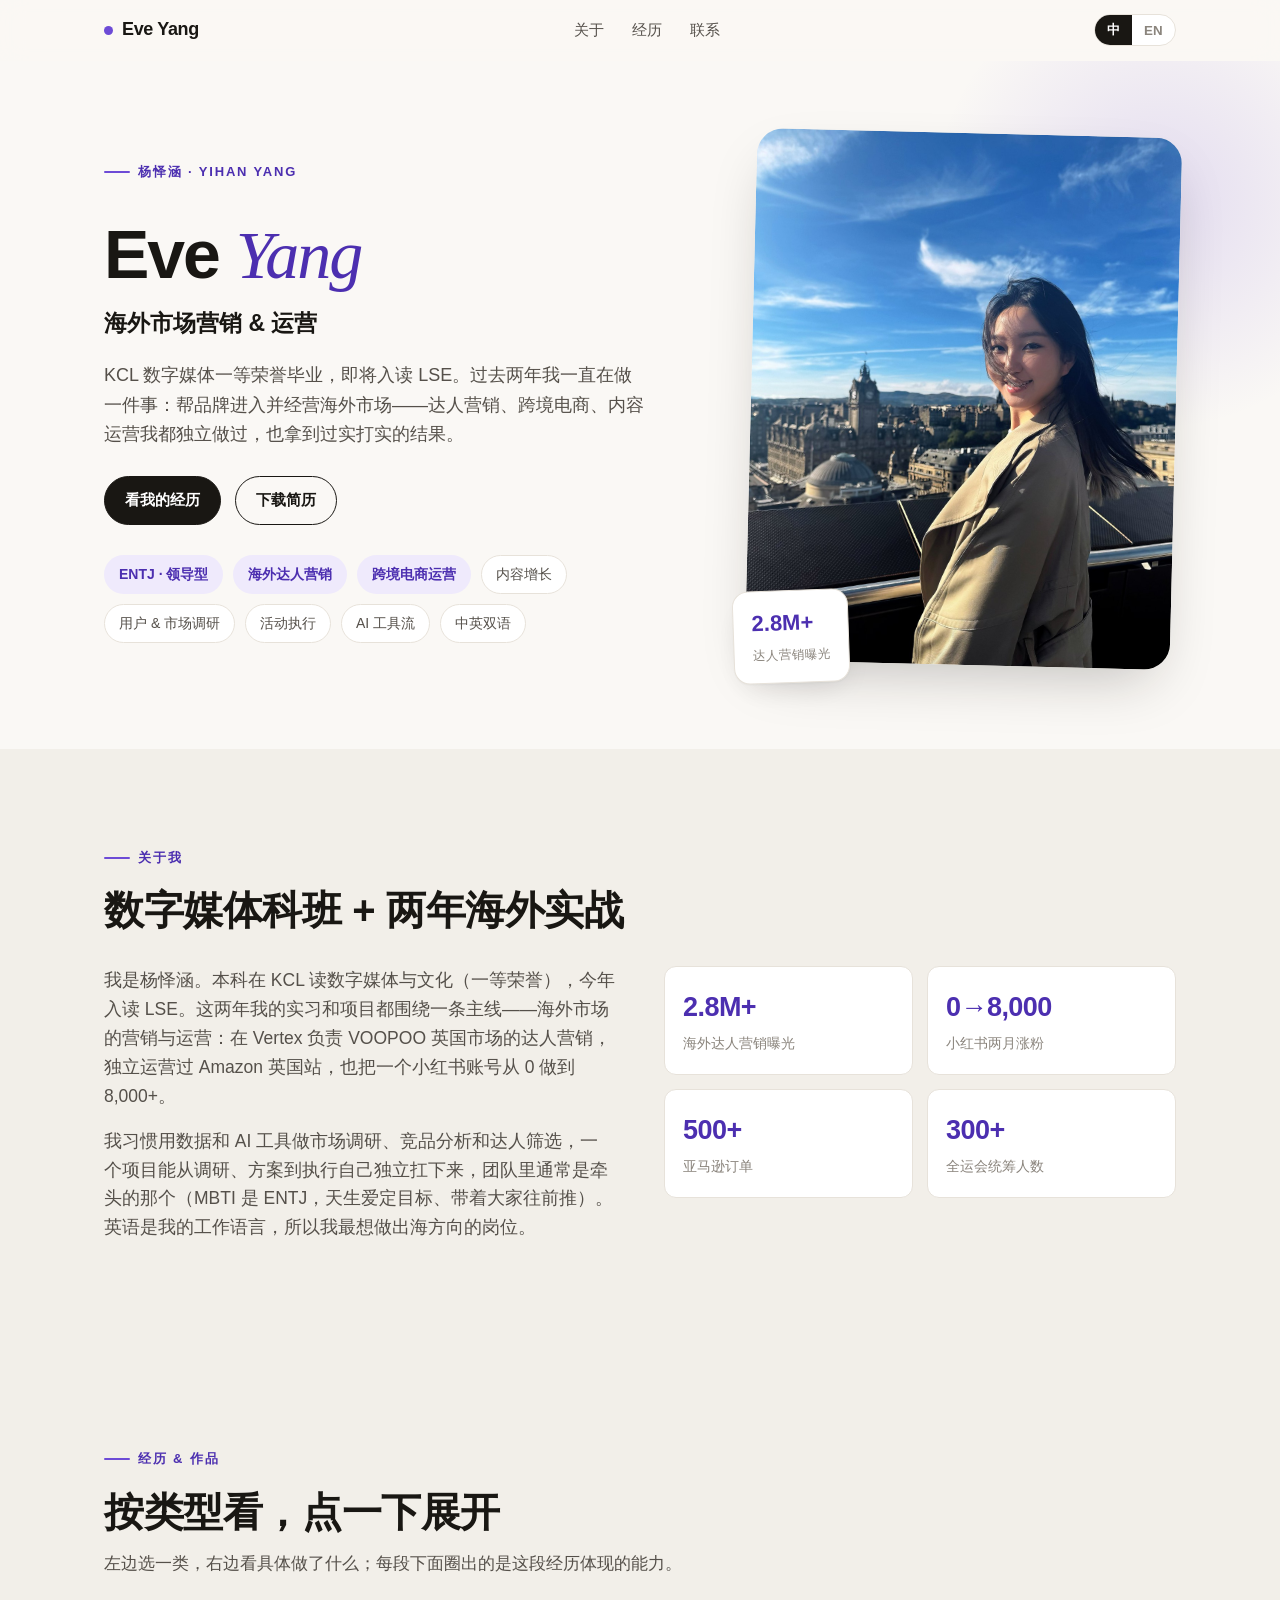
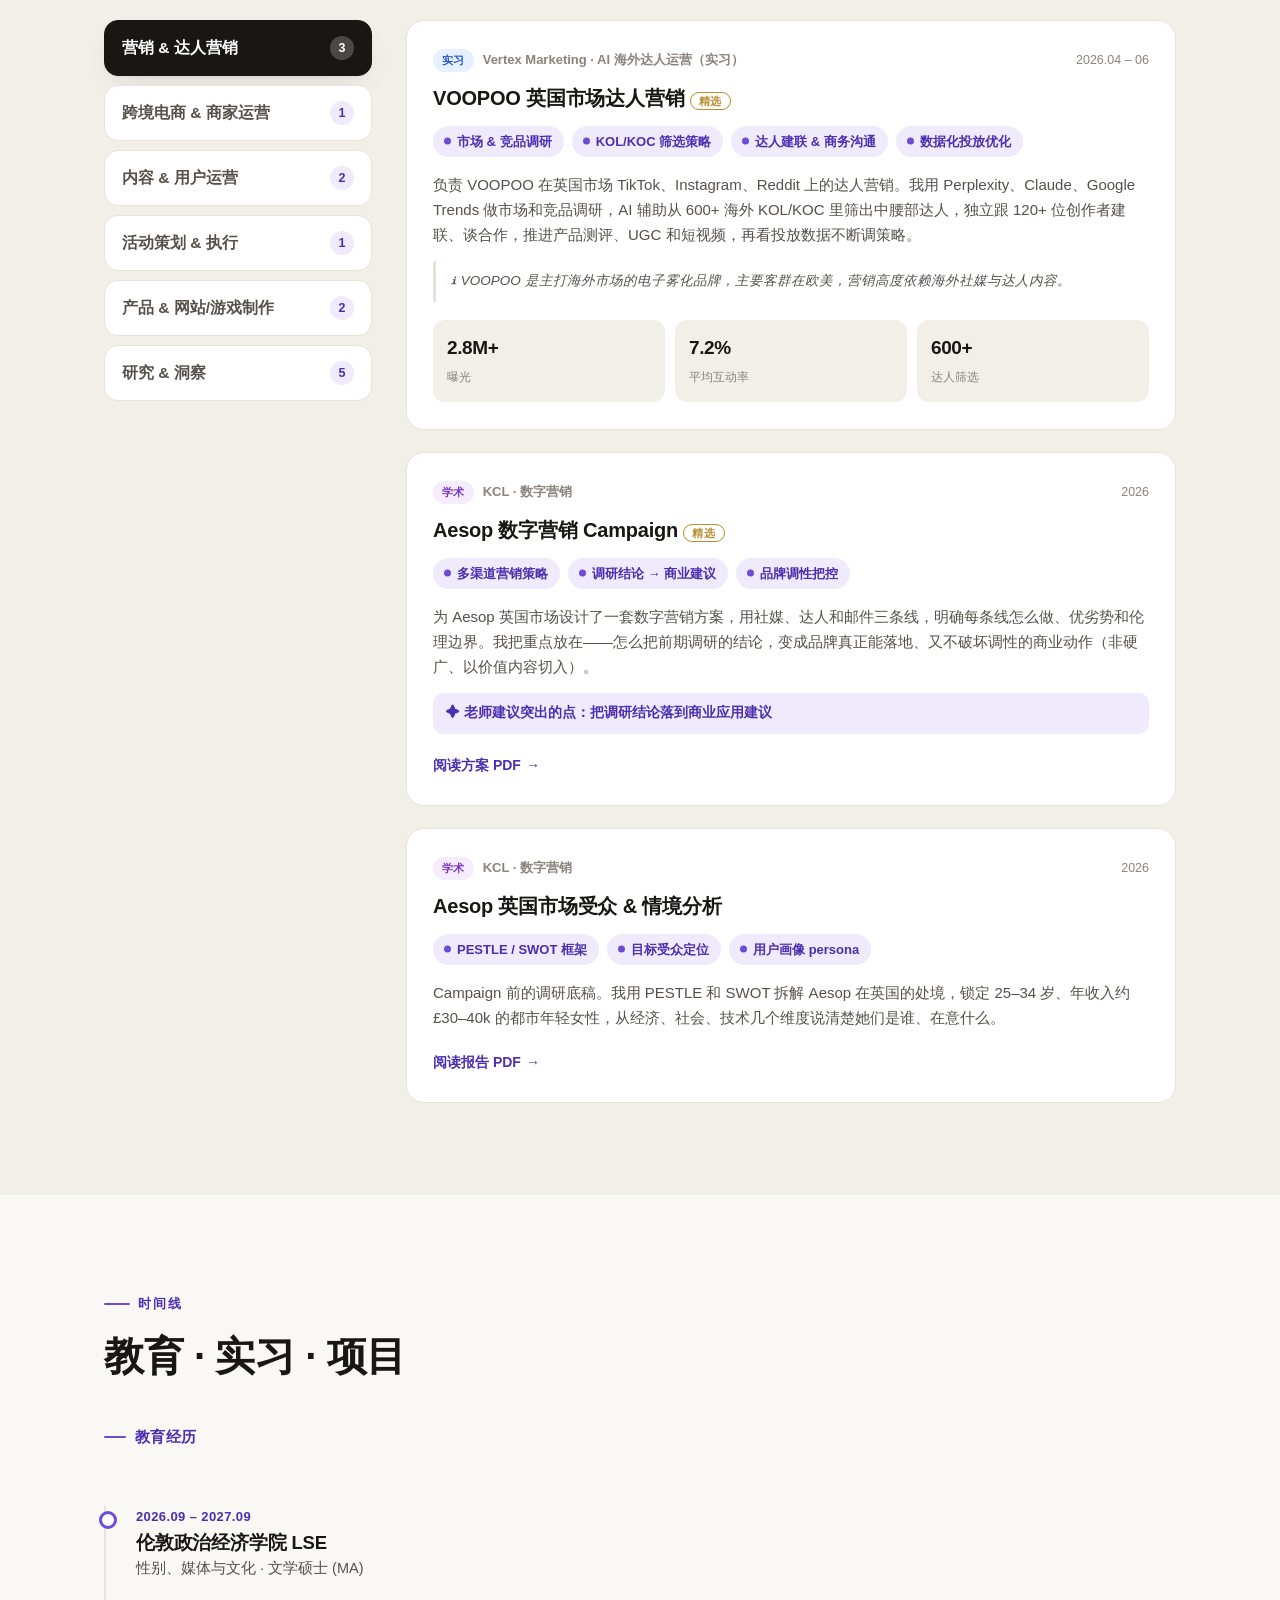
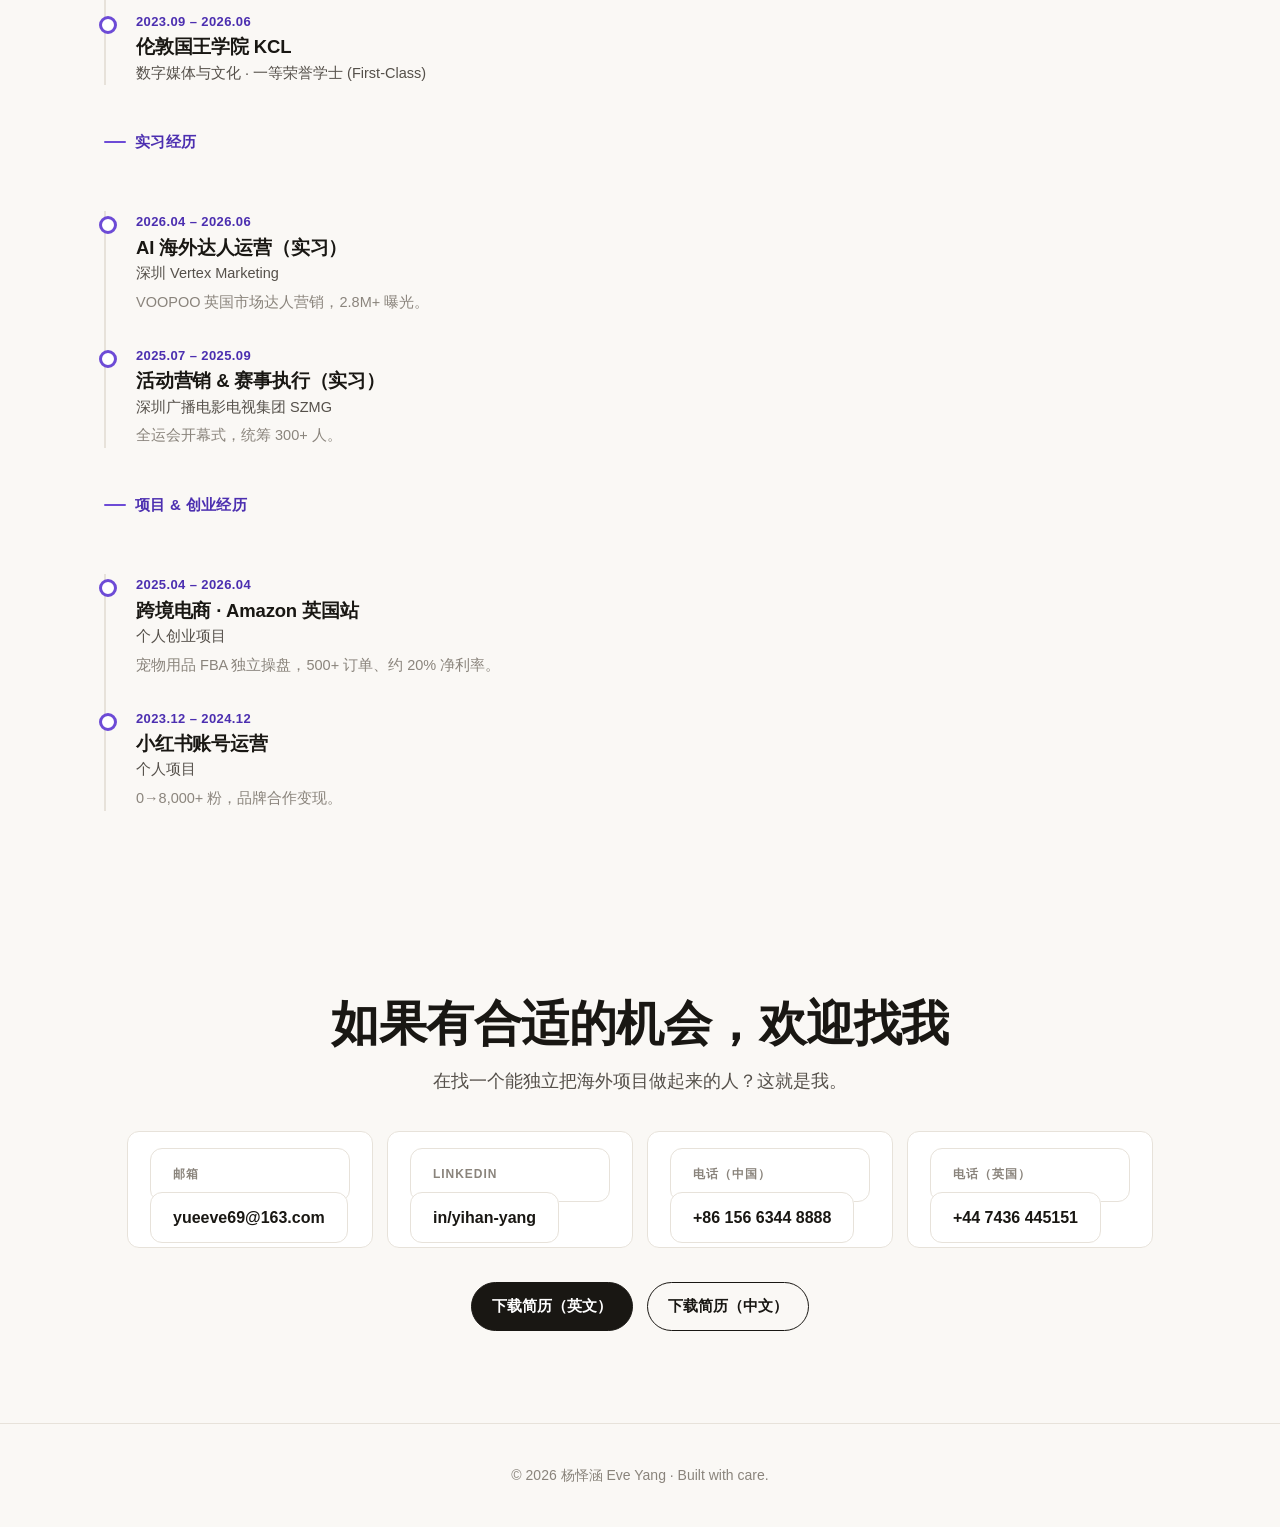
==== commit 232e0a02: "Restructure experience: categorized nav, rewrite voice, add ENTJ & micro-interactions - Replace capa" ====
--- a/index.html
+++ b/index.html
@@ -20,9 +20,7 @@
       <a href="#top" class="brand"><span class="dot"></span>Eve Yang</a>
       <div class="nav-links" id="nav-links">
         <a href="#about" id="nav-about">关于</a>
-        <a href="#capabilities" id="nav-cap">能力</a>
-        <a href="#work" id="nav-work">案例</a>
-        <a href="#research" id="nav-research">研究</a>
+        <a href="#experience" id="nav-exp">经历</a>
         <a href="#contact" id="nav-contact">联系</a>
       </div>
       <div class="nav-actions">
@@ -71,38 +69,16 @@
     </div>
   </section>
 
-  <!-- CAPABILITIES -->
-  <section id="capabilities">
+  <!-- EXPERIENCE (categorized master-detail) -->
+  <section class="experience" id="experience">
     <div class="wrap">
-      <span class="eyebrow" id="cap-eyebrow">我能做什么</span>
-      <h2 class="section-title" id="cap-title"></h2>
-      <p class="section-lead" id="cap-lead"></p>
-      <div class="cap-grid" id="cap-grid"></div>
-    </div>
-  </section>
-
-  <!-- WORK -->
-  <section class="work" id="work">
-    <div class="wrap">
-      <div class="work-head">
-        <div>
-          <span class="eyebrow" id="work-eyebrow">精选案例</span>
-          <h2 class="section-title" id="work-title"></h2>
-          <p class="section-lead" id="work-lead"></p>
-        </div>
+      <span class="eyebrow" id="exp-eyebrow">经历 & 作品</span>
+      <h2 class="section-title" id="exp-title"></h2>
+      <p class="section-lead" id="exp-lead"></p>
+      <div class="exp-layout">
+        <aside class="cat-nav" id="cat-nav"></aside>
+        <div class="cat-detail" id="cat-detail"></div>
       </div>
-      <div class="filters" id="filters"></div>
-      <div class="cards" id="cards"></div>
-    </div>
-  </section>
-
-  <!-- RESEARCH -->
-  <section class="research" id="research">
-    <div class="wrap">
-      <span class="eyebrow" id="research-eyebrow">研究档案</span>
-      <h2 class="section-title" id="research-title"></h2>
-      <p class="section-lead" id="research-lead"></p>
-      <div class="research-list" id="research-list"></div>
     </div>
   </section>
 
@@ -111,7 +87,7 @@
     <div class="wrap">
       <span class="eyebrow" id="timeline-eyebrow">经历</span>
       <h2 class="section-title" id="timeline-title"></h2>
-      <div class="timeline" id="timeline-list"></div>
+      <div class="timeline-groups" id="timeline-list"></div>
     </div>
   </section>
 
--- a/assets/css/style.css
+++ b/assets/css/style.css
@@ -176,6 +176,10 @@
   padding: 12px 14px; text-align: left; }
 .metric b { display: block; font-size: 19px; color: var(--ink); letter-spacing: -.02em; }
 .metric span { font-size: 12px; color: var(--ink-faint); }
+.card-image { margin: 2px 0; }
+.card-image img { width: 100%; border-radius: var(--radius-sm); border: 1px solid var(--line);
+  background: #fff; display: block; }
+.card-image figcaption { font-size: 12px; color: var(--ink-faint); margin-top: 7px; text-align: center; }
 .highlight-note {
   font-size: 13.5px; color: var(--accent-ink); background: var(--accent-soft);
   border-radius: 10px; padding: 9px 13px; font-weight: 600; display: flex; gap: 8px; align-items: center;
@@ -214,6 +218,19 @@
 .tl-item .tl-org { font-size: 14.5px; color: var(--ink-soft); font-weight: 500; }
 .tl-item .tl-desc { font-size: 14.5px; color: var(--ink-faint); margin-top: 5px; }
 
+/* ---------- Timeline groups + kind badges ---------- */
+.timeline-groups { margin-top: 40px; display: grid; gap: 40px; }
+.tl-group-title { font-size: 15px; font-weight: 700; letter-spacing: .02em; color: var(--accent-ink);
+  margin-bottom: 20px; display: inline-flex; align-items: center; gap: 9px; }
+.tl-group-title::before { content: ""; width: 22px; height: 2px; background: var(--accent); border-radius: 2px; }
+.kind {
+  display: inline-block; font-size: 11px; font-weight: 700; letter-spacing: .03em;
+  padding: 2px 9px; border-radius: 999px; margin-right: 9px; vertical-align: middle;
+}
+.kind-internship { background: #e7f0ff; color: #2456c0; }
+.kind-project { background: #eafbf0; color: #1c8a4e; }
+.kind-academic { background: #f6ecff; color: #7a34c4; }
+
 /* ---------- Contact ---------- */
 .contact { text-align: center; }
 .contact .section-title { font-size: clamp(30px, 5vw, 48px); }
@@ -241,6 +258,73 @@
   html { scroll-behavior: auto; }
 }
 
+/* ---------- Experience (categorized master-detail) ---------- */
+.experience { background: var(--bg-soft); }
+.exp-layout { display: grid; grid-template-columns: 268px 1fr; gap: 34px; margin-top: 42px; align-items: start; }
+.cat-nav { position: sticky; top: 82px; display: flex; flex-direction: column; gap: 9px; }
+.cat-btn {
+  display: flex; align-items: center; justify-content: space-between; gap: 12px;
+  width: 100%; text-align: left; cursor: pointer; font-family: inherit;
+  background: var(--card); border: 1px solid var(--line); border-radius: 14px;
+  padding: 15px 17px; color: var(--ink-soft); font-size: 15.5px; font-weight: 600;
+  transition: transform .16s ease, box-shadow .16s ease, border-color .16s, background .16s, color .16s;
+}
+.cat-btn:hover { transform: scale(1.03); box-shadow: var(--shadow); color: var(--ink); border-color: #d9d2c8; }
+.cat-btn.active { background: var(--ink); color: #fff; border-color: var(--ink); box-shadow: var(--shadow); }
+.cat-btn .cat-count {
+  font-size: 12.5px; min-width: 24px; height: 24px; padding: 0 7px; border-radius: 999px;
+  display: inline-flex; align-items: center; justify-content: center;
+  background: var(--accent-soft); color: var(--accent-ink); font-weight: 700;
+}
+.cat-btn.active .cat-count { background: rgba(255,255,255,.22); color: #fff; }
+.cat-detail { display: flex; flex-direction: column; gap: 22px; min-width: 0; }
+.cat-detail .card { animation: cardIn .45s ease both; }
+@keyframes cardIn { from { opacity: 0; transform: translateY(14px) scale(.99); } to { opacity: 1; transform: none; } }
+
+/* capability highlight bullets */
+.highlights { list-style: none; display: flex; flex-wrap: wrap; gap: 8px; margin: 2px 0 2px; padding: 0; }
+.highlights li {
+  position: relative; font-size: 13px; font-weight: 600; color: var(--accent-ink);
+  background: var(--accent-soft); padding: 5px 12px 5px 24px; border-radius: 999px;
+}
+.highlights li::before {
+  content: ""; position: absolute; left: 11px; top: 50%; transform: translateY(-50%);
+  width: 7px; height: 7px; border-radius: 50%; background: var(--accent);
+}
+.context-note {
+  font-size: 13.5px; color: var(--ink-soft); background: var(--bg-soft);
+  border-left: 3px solid var(--line); border-radius: 0 8px 8px 0; padding: 9px 14px; font-style: italic;
+}
+.experience .context-note { background: #fff; }
+
+/* ---------- Playful micro-interactions ---------- */
+.btn, .chip, .cat-btn, .card, .lang-toggle button, .contact-methods a, .metric, .card-links a {
+  will-change: transform;
+}
+.chip { transition: transform .16s ease, box-shadow .16s ease, background .2s, color .2s; }
+.chip:hover { transform: scale(1.08) rotate(-1.2deg); box-shadow: var(--shadow); }
+.metric { transition: transform .18s ease; }
+.card:hover .metric:hover { transform: translateY(-3px) scale(1.03); }
+.btn:active, .cat-btn:active, .chip:active, .card-links a:active { transform: scale(.96); }
+.hero-photo .frame { transition: transform .4s cubic-bezier(.2,.7,.3,1); }
+.hero-photo:hover .frame { transform: rotate(0deg) scale(1.02); }
+.hero-photo .badge { transition: transform .3s ease; }
+.hero-photo:hover .badge { transform: rotate(-2deg) translateY(-4px) scale(1.05); }
+
+/* click ripple */
+.ripple-host { position: relative; overflow: hidden; }
+.ripple {
+  position: absolute; border-radius: 50%; transform: scale(0); pointer-events: none;
+  background: currentColor; opacity: .22; animation: ripple .6s ease-out forwards;
+}
+@keyframes ripple { to { transform: scale(2.6); opacity: 0; } }
+
+@media (prefers-reduced-motion: reduce) {
+  .chip:hover, .cat-btn:hover, .hero-photo:hover .frame { transform: none; }
+  .cat-detail .card { animation: none; }
+  .ripple { display: none; }
+}
+
 /* ---------- Language visibility ---------- */
 [data-lang-en] { display: none; }
 html[data-lang="en"] [data-lang-en] { display: revert; }
@@ -252,6 +336,11 @@
   .hero-photo { max-width: 340px; margin: 0 auto; }
   .about-grid { grid-template-columns: 1fr; gap: 28px; }
   .cap-grid, .cards { grid-template-columns: 1fr; }
+  .exp-layout { grid-template-columns: 1fr; gap: 20px; }
+  .cat-nav { position: static; flex-direction: row; overflow-x: auto; gap: 8px; padding-bottom: 6px;
+    scrollbar-width: none; -webkit-overflow-scrolling: touch; }
+  .cat-nav::-webkit-scrollbar { display: none; }
+  .cat-btn { white-space: nowrap; padding: 11px 14px; }
   .nav-links { display: none; }
   .menu-btn { display: block; }
   .nav-links.open { display: flex; position: absolute; top: 60px; right: 16px; flex-direction: column;
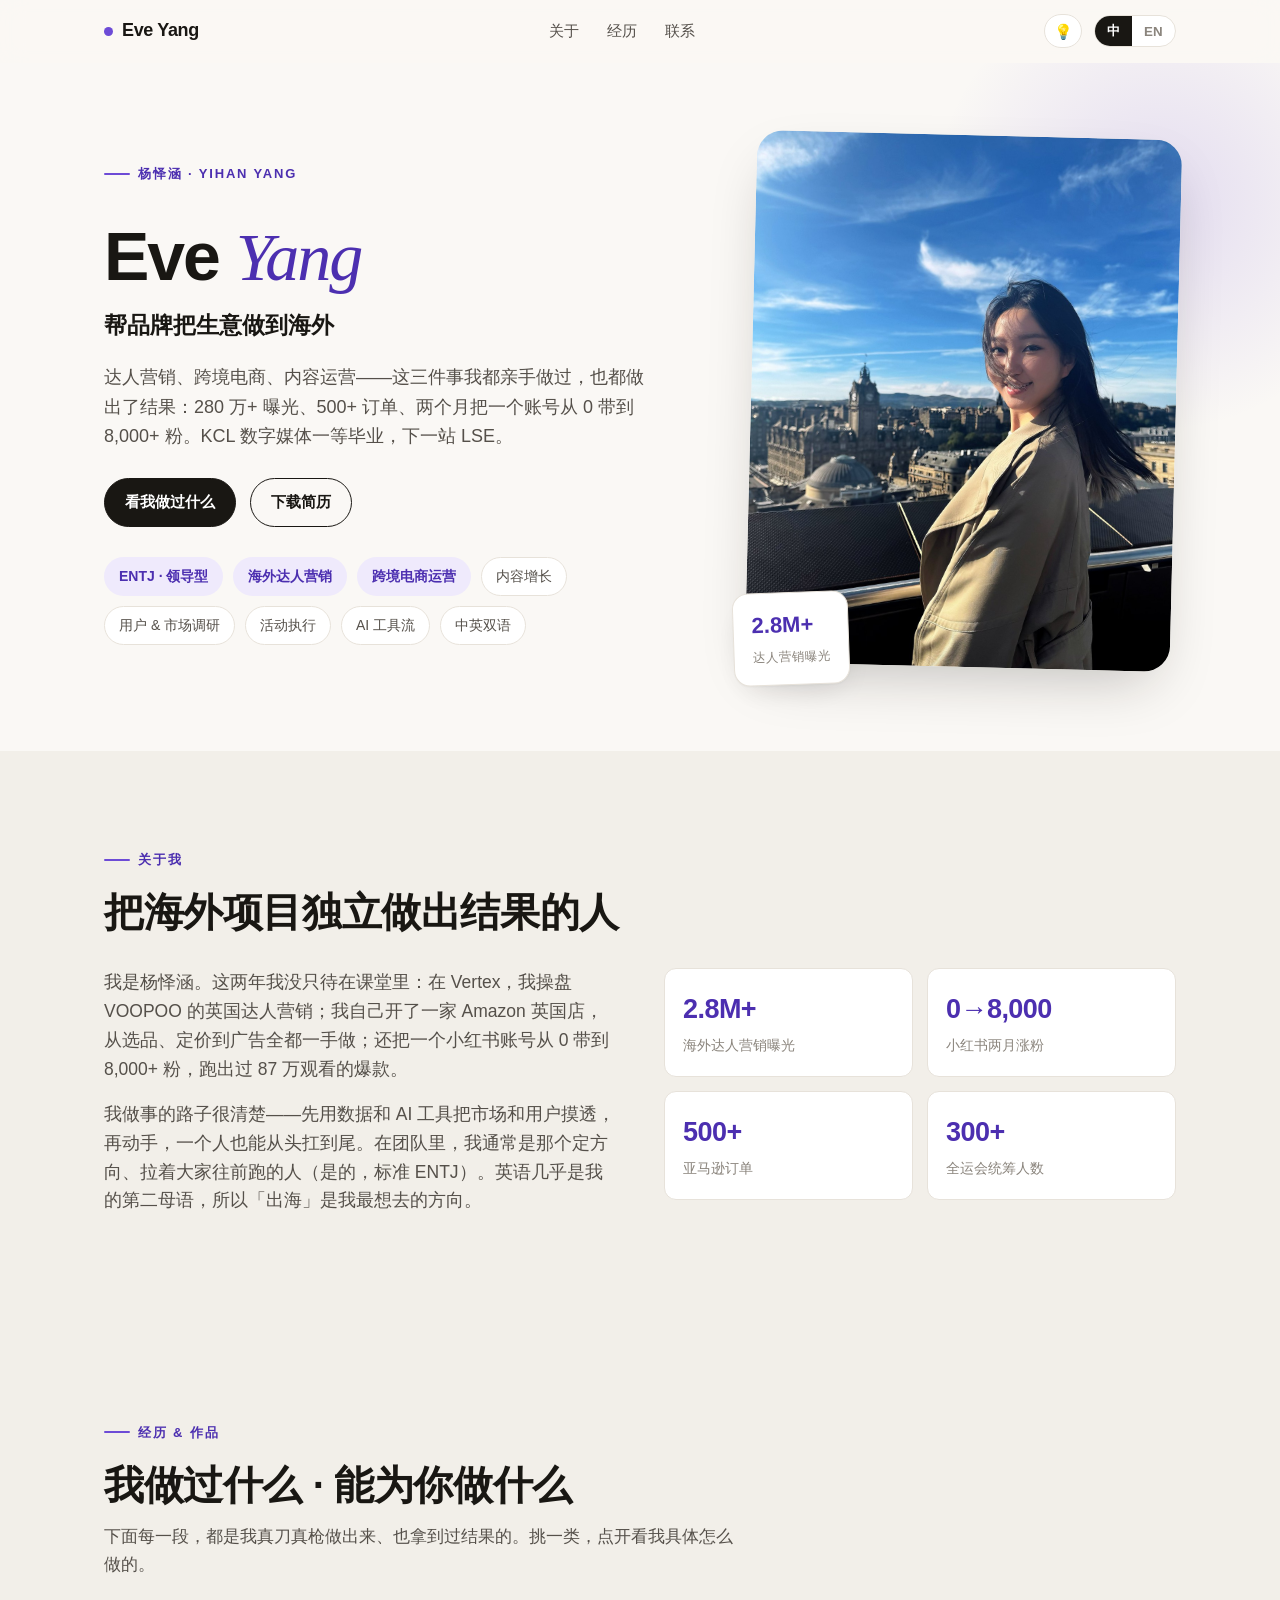
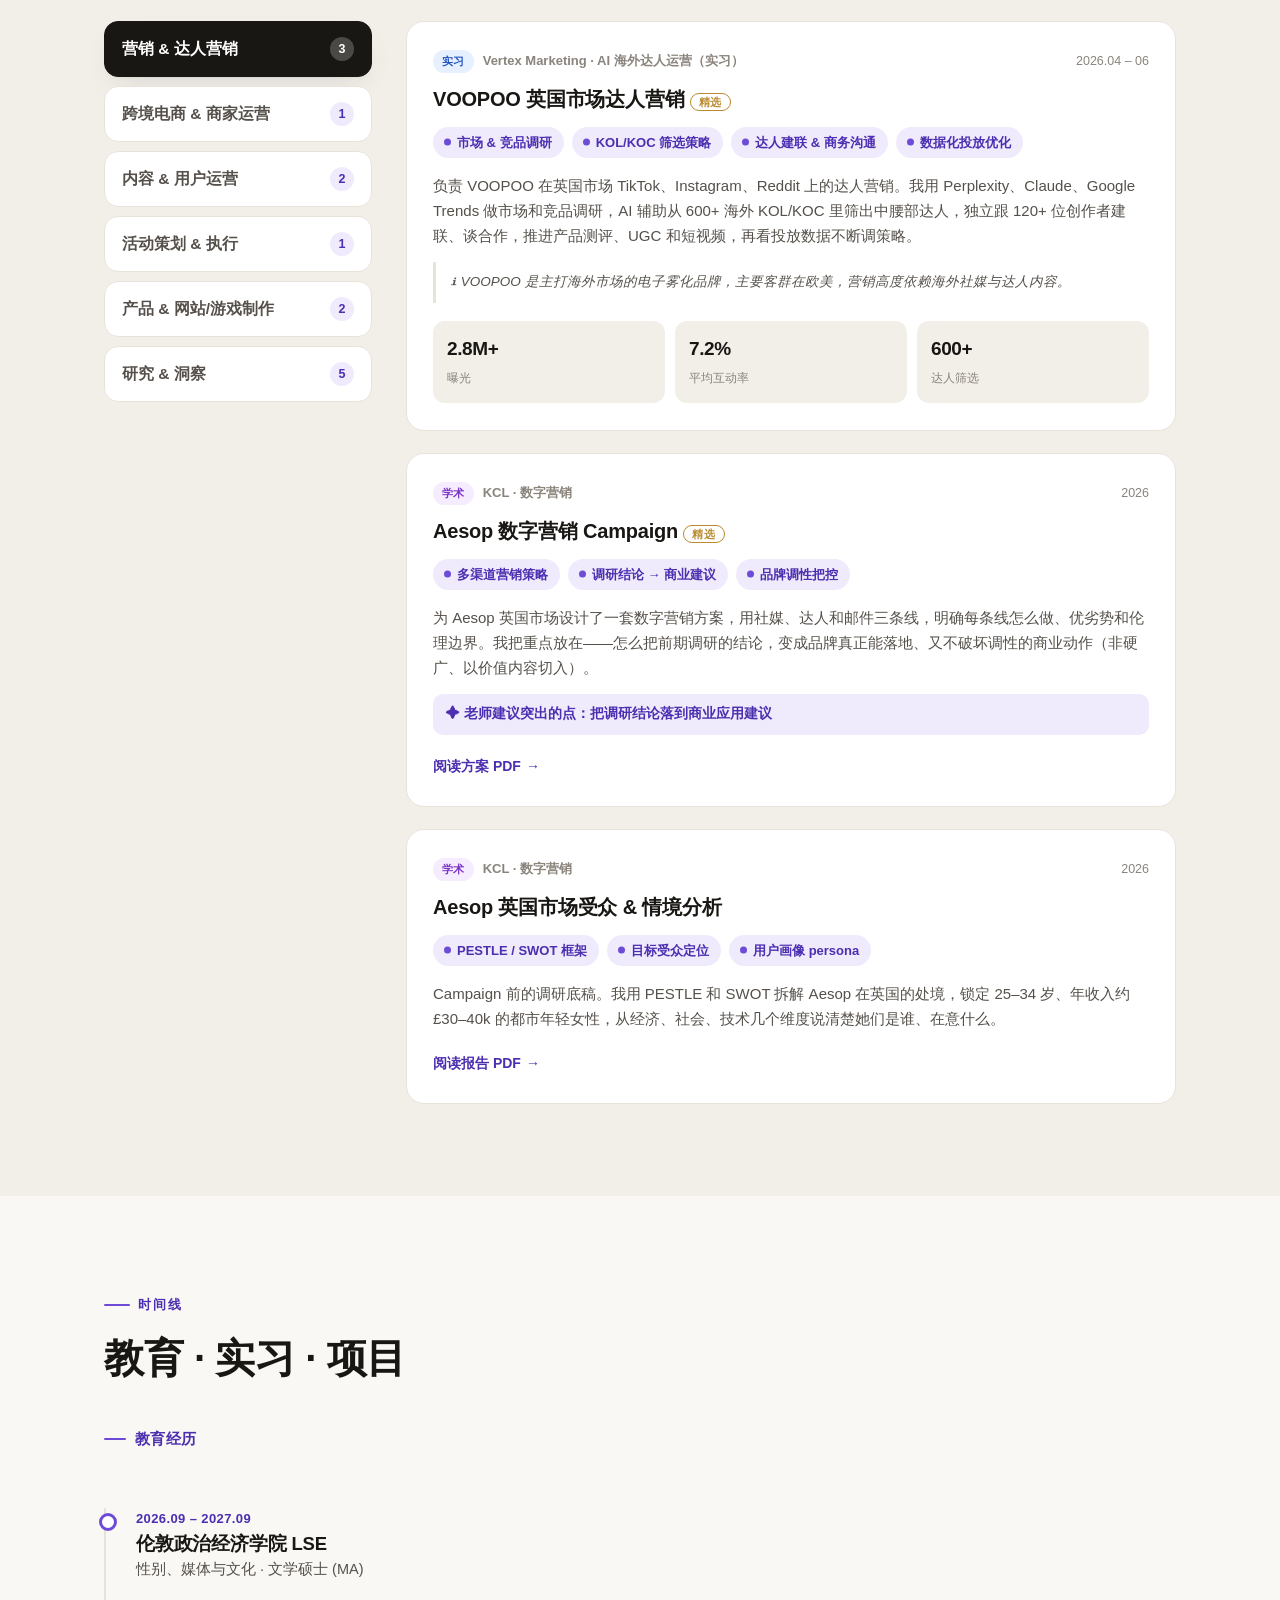
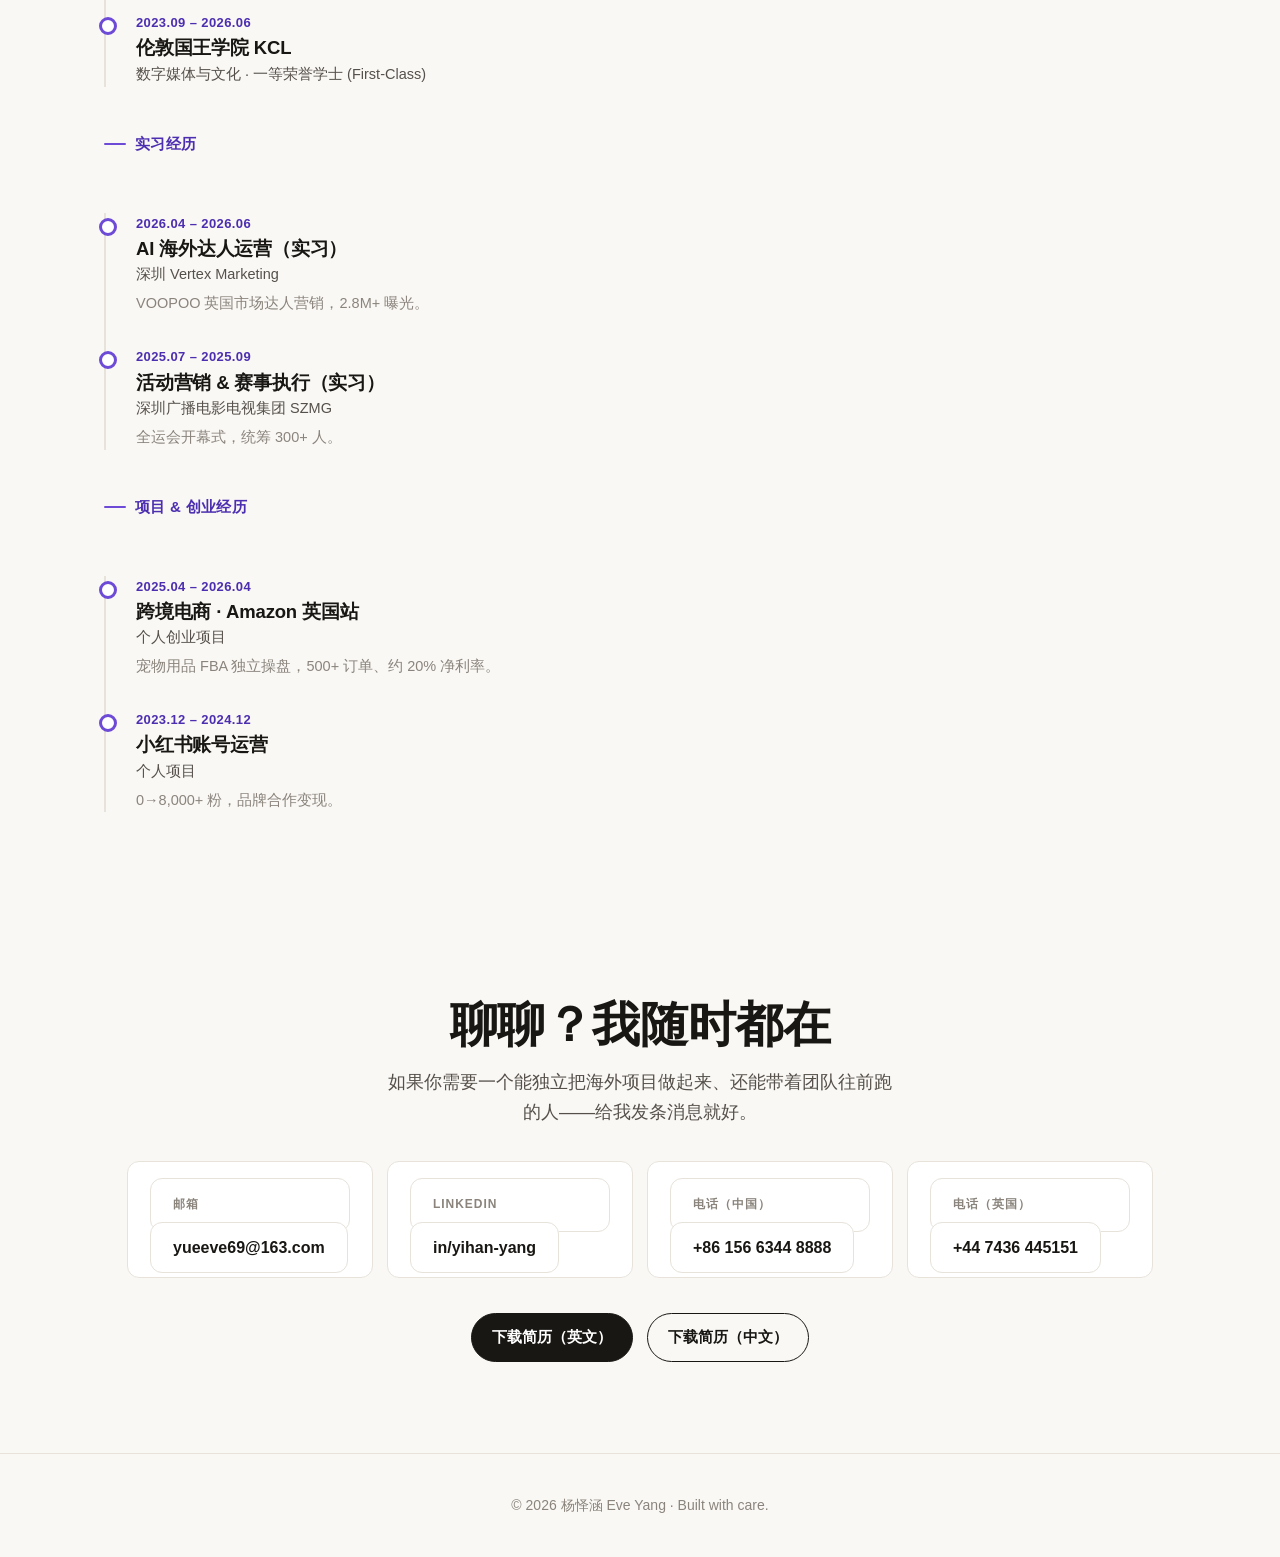
==== commit 6b376b25: "Rewrite copy (persuasive+warm), add creative interactions, update CV - Rewrite hero/about/experience" ====
--- a/index.html
+++ b/index.html
@@ -14,6 +14,10 @@
 </head>
 <body>
 
+  <!-- Flashlight overlay (lights-off mode) -->
+  <div id="spotlight" aria-hidden="true"></div>
+  <div id="lights-hint" aria-hidden="true"></div>
+
   <!-- NAV -->
   <nav class="nav">
     <div class="nav-inner">
@@ -24,6 +28,7 @@
         <a href="#contact" id="nav-contact">联系</a>
       </div>
       <div class="nav-actions">
+        <button class="lights-btn" id="lights-btn" title="关灯 / Lights off" aria-label="Toggle lights">💡</button>
         <div class="lang-toggle">
           <button data-lang="zh" class="active">中</button>
           <button data-lang="en">EN</button>
@@ -93,6 +98,7 @@
 
   <!-- CONTACT -->
   <section class="contact" id="contact">
+    <canvas id="balloon-canvas" aria-hidden="true"></canvas>
     <div class="wrap">
       <h2 class="section-title" id="contact-title"></h2>
       <p class="contact-lead" id="contact-lead"></p>
--- a/assets/css/style.css
+++ b/assets/css/style.css
@@ -246,6 +246,39 @@
 .contact-methods .val { font-size: 16px; font-weight: 600; color: var(--ink); }
 .dl-row { display: flex; gap: 14px; justify-content: center; flex-wrap: wrap; }
 
+/* ---------- Lights-off flashlight mode ---------- */
+.lights-btn {
+  background: var(--card); border: 1px solid var(--line); border-radius: 999px;
+  width: 38px; height: 34px; cursor: pointer; font-size: 15px; line-height: 1;
+  transition: transform .16s ease, box-shadow .16s ease, background .2s;
+}
+.lights-btn:hover { transform: scale(1.1) rotate(-8deg); box-shadow: var(--shadow); }
+#spotlight {
+  position: fixed; inset: 0; z-index: 60; pointer-events: none; opacity: 0;
+  transition: opacity .4s ease;
+  background: radial-gradient(circle 140px at var(--mx, 50%) var(--my, 50%),
+              rgba(10,8,22,0) 0, rgba(10,8,22,0) 96px, rgba(10,8,22,.88) 210px, rgba(6,4,16,.96) 100%);
+}
+#lights-hint {
+  position: fixed; left: 50%; bottom: 34px; transform: translateX(-50%);
+  z-index: 61; pointer-events: none; opacity: 0; transition: opacity .4s ease;
+  color: #fff; font-size: 13.5px; letter-spacing: .04em; font-weight: 500;
+  background: rgba(255,255,255,.08); border: 1px solid rgba(255,255,255,.16);
+  padding: 8px 16px; border-radius: 999px; backdrop-filter: blur(4px);
+}
+body.lights-off #spotlight { opacity: 1; }
+body.lights-off #lights-hint { opacity: 1; }
+body.lights-off .lights-btn {
+  position: relative; z-index: 70; background: #fff8dc; border-color: #f5d76e;
+  box-shadow: 0 0 0 4px rgba(245,215,110,.35), 0 0 22px rgba(245,215,110,.6);
+}
+body.lights-off .nav { z-index: 65; }
+
+/* ---------- Interactive balloons (contact) ---------- */
+.contact { position: relative; overflow: hidden; }
+#balloon-canvas { position: absolute; inset: 0; width: 100%; height: 100%; z-index: 0; pointer-events: none; }
+.contact .wrap { position: relative; z-index: 1; }
+
 /* ---------- Footer ---------- */
 footer { padding: 40px 0; border-top: 1px solid var(--line); text-align: center;
   color: var(--ink-faint); font-size: 14px; }
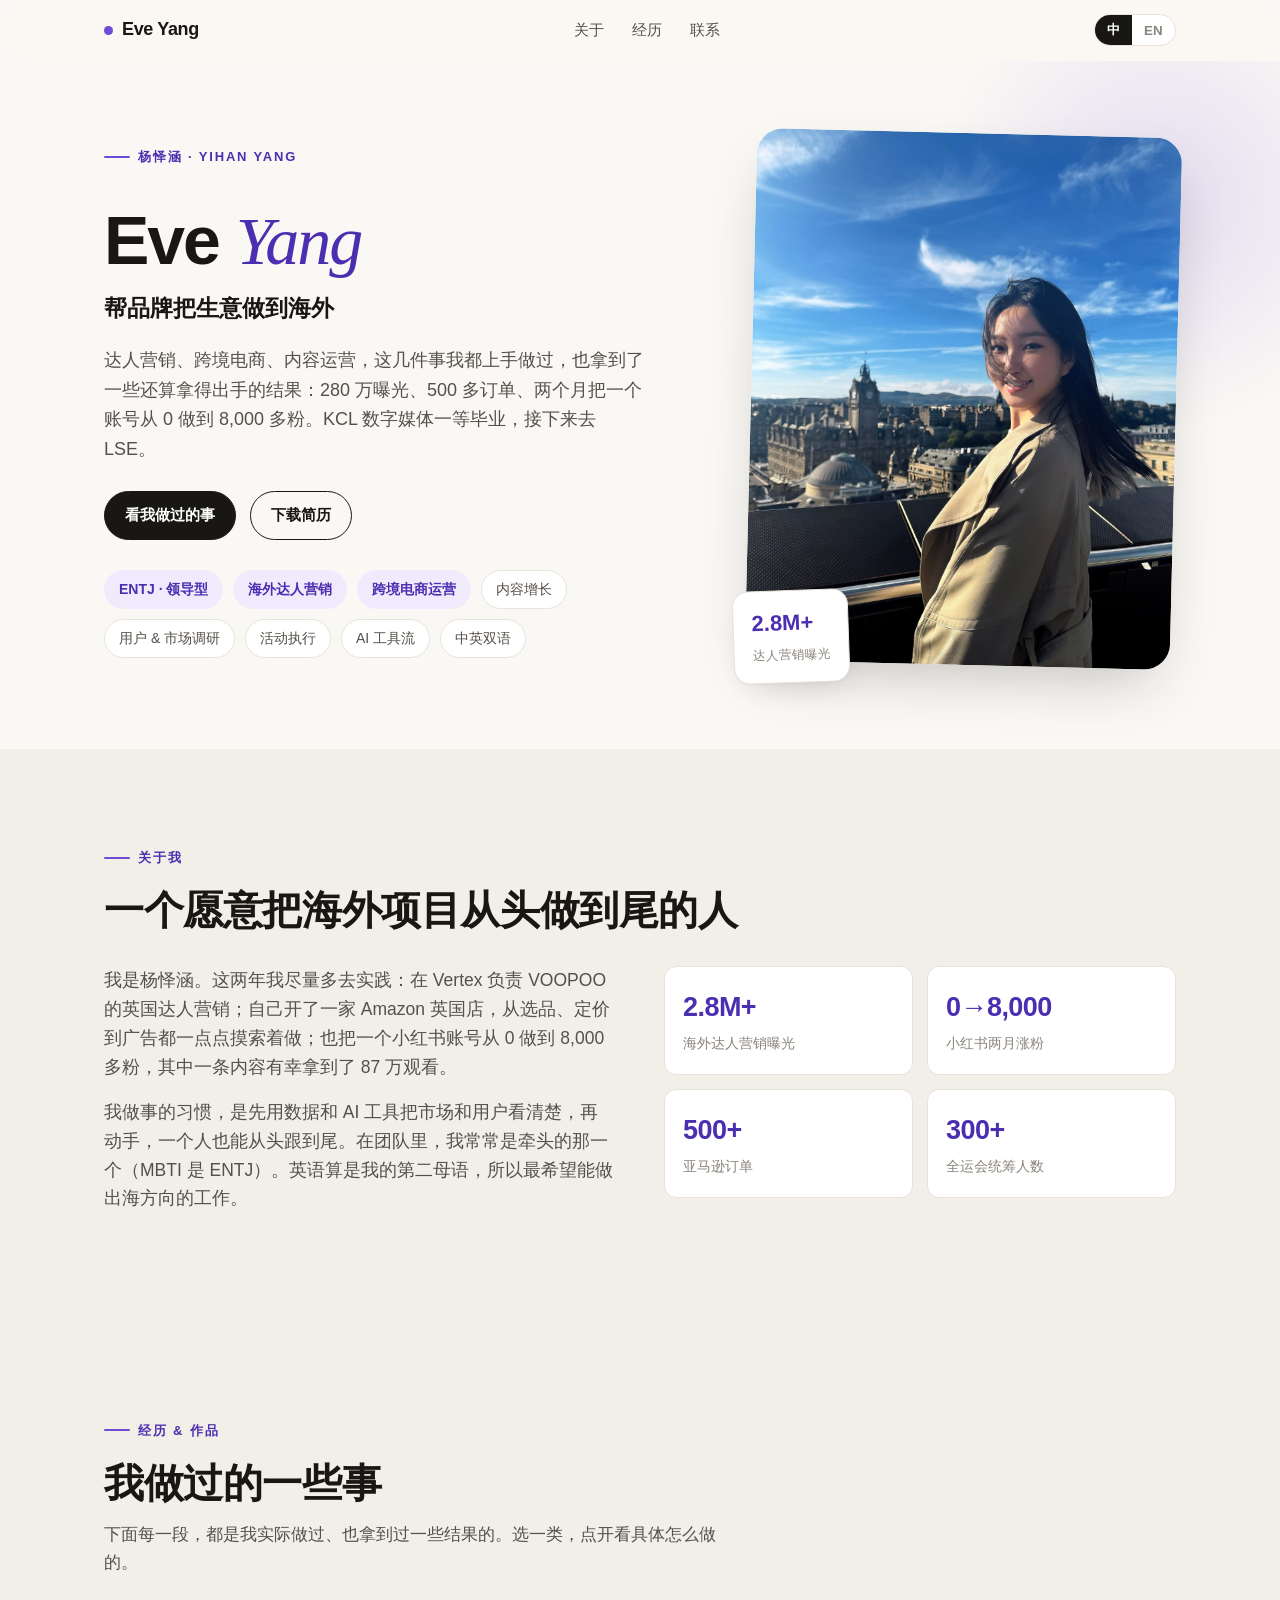
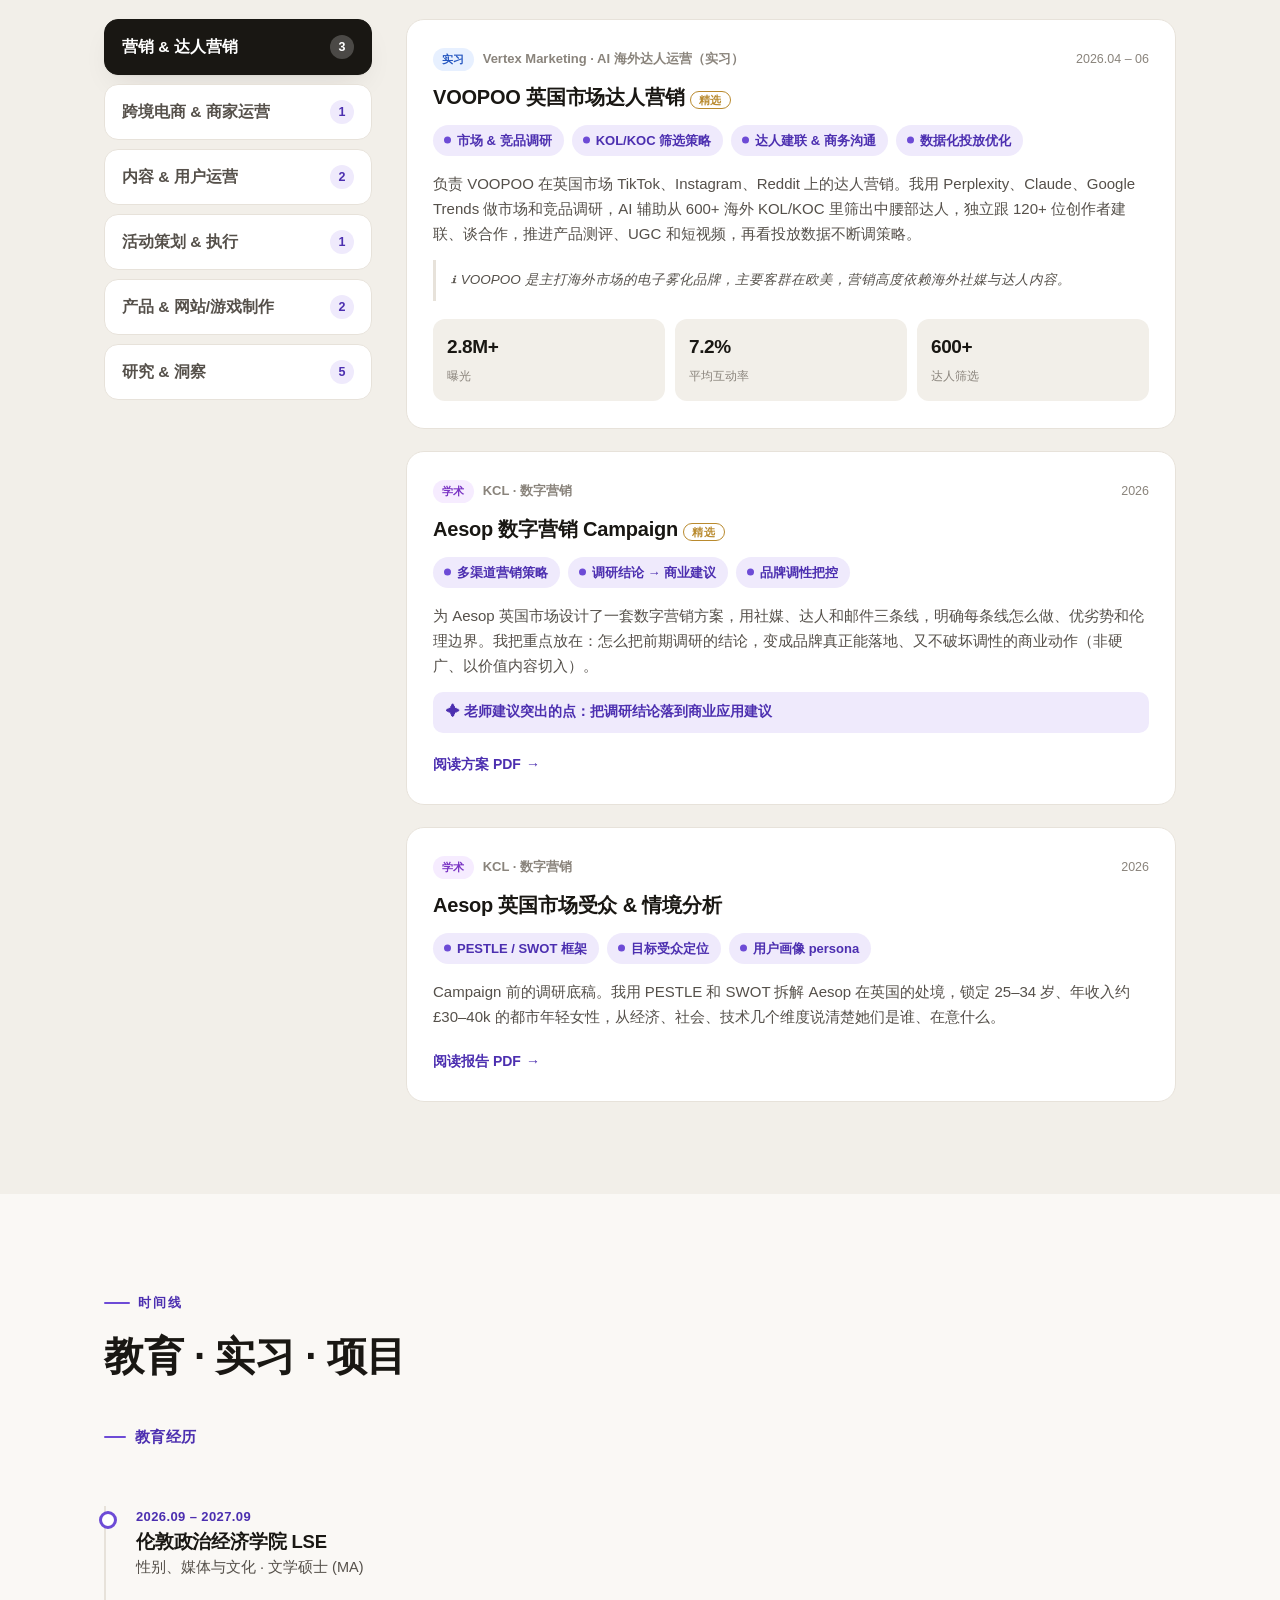
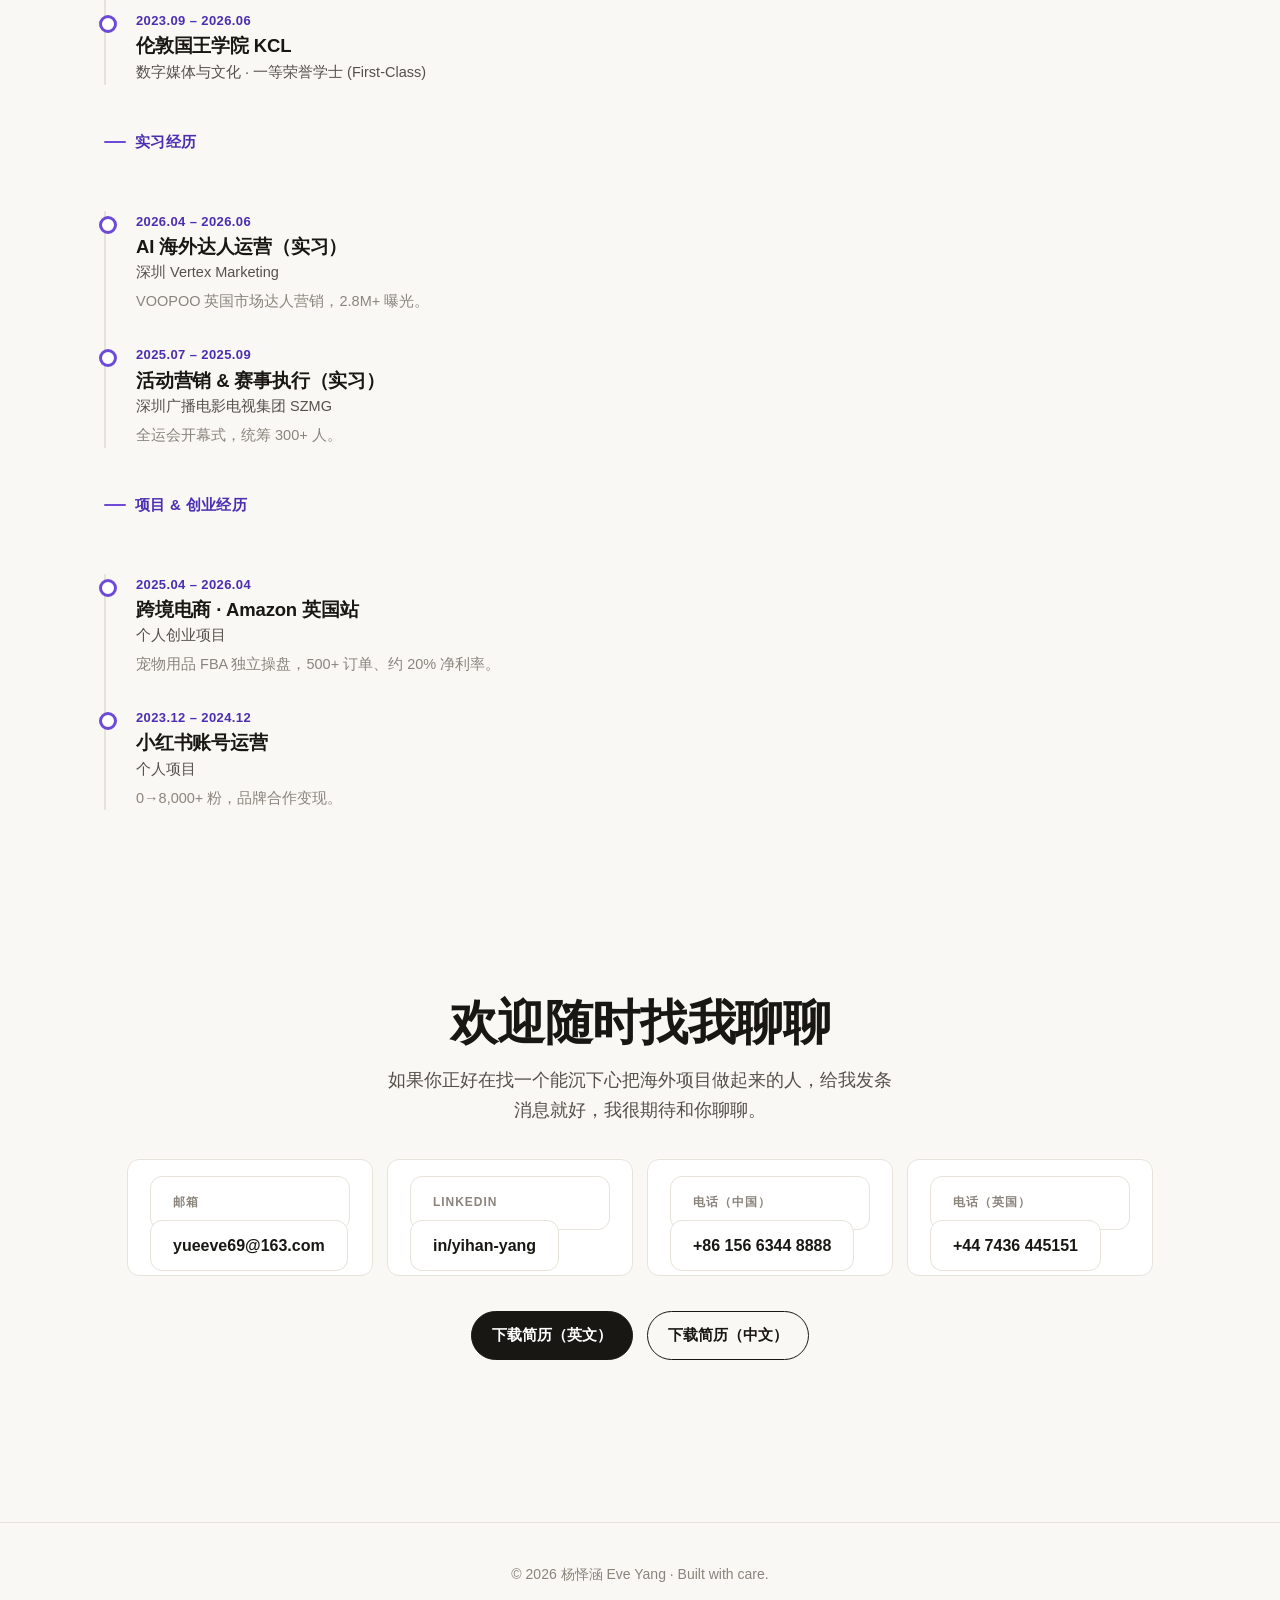
==== commit abbbe91b: "Remove flashlight, add cursor avatar, rework balloons, humble dash-free copy - Remove lights-off fla" ====
--- a/index.html
+++ b/index.html
@@ -14,9 +14,8 @@
 </head>
 <body>
 
-  <!-- Flashlight overlay (lights-off mode) -->
-  <div id="spotlight" aria-hidden="true"></div>
-  <div id="lights-hint" aria-hidden="true"></div>
+  <!-- Cursor-following avatar -->
+  <div id="avatar-follow" aria-hidden="true"><img src="assets/img/avatar.png" alt="" /></div>
 
   <!-- NAV -->
   <nav class="nav">
@@ -28,7 +27,6 @@
         <a href="#contact" id="nav-contact">联系</a>
       </div>
       <div class="nav-actions">
-        <button class="lights-btn" id="lights-btn" title="关灯 / Lights off" aria-label="Toggle lights">💡</button>
         <div class="lang-toggle">
           <button data-lang="zh" class="active">中</button>
           <button data-lang="en">EN</button>
--- a/assets/css/style.css
+++ b/assets/css/style.css
@@ -246,36 +246,19 @@
 .contact-methods .val { font-size: 16px; font-weight: 600; color: var(--ink); }
 .dl-row { display: flex; gap: 14px; justify-content: center; flex-wrap: wrap; }
 
-/* ---------- Lights-off flashlight mode ---------- */
-.lights-btn {
-  background: var(--card); border: 1px solid var(--line); border-radius: 999px;
-  width: 38px; height: 34px; cursor: pointer; font-size: 15px; line-height: 1;
-  transition: transform .16s ease, box-shadow .16s ease, background .2s;
-}
-.lights-btn:hover { transform: scale(1.1) rotate(-8deg); box-shadow: var(--shadow); }
-#spotlight {
-  position: fixed; inset: 0; z-index: 60; pointer-events: none; opacity: 0;
-  transition: opacity .4s ease;
-  background: radial-gradient(circle 140px at var(--mx, 50%) var(--my, 50%),
-              rgba(10,8,22,0) 0, rgba(10,8,22,0) 96px, rgba(10,8,22,.88) 210px, rgba(6,4,16,.96) 100%);
-}
-#lights-hint {
-  position: fixed; left: 50%; bottom: 34px; transform: translateX(-50%);
-  z-index: 61; pointer-events: none; opacity: 0; transition: opacity .4s ease;
-  color: #fff; font-size: 13.5px; letter-spacing: .04em; font-weight: 500;
-  background: rgba(255,255,255,.08); border: 1px solid rgba(255,255,255,.16);
-  padding: 8px 16px; border-radius: 999px; backdrop-filter: blur(4px);
-}
-body.lights-off #spotlight { opacity: 1; }
-body.lights-off #lights-hint { opacity: 1; }
-body.lights-off .lights-btn {
-  position: relative; z-index: 70; background: #fff8dc; border-color: #f5d76e;
-  box-shadow: 0 0 0 4px rgba(245,215,110,.35), 0 0 22px rgba(245,215,110,.6);
-}
-body.lights-off .nav { z-index: 65; }
+/* ---------- Cursor-following avatar ---------- */
+#avatar-follow {
+  position: fixed; top: 0; left: 0; width: 44px; height: 44px; z-index: 54;
+  pointer-events: none; opacity: 0; transition: opacity .35s ease; will-change: transform;
+}
+#avatar-follow.on { opacity: 1; }
+#avatar-follow img {
+  width: 100%; height: 100%; border-radius: 50%; object-fit: cover;
+  border: 2px solid #fff; box-shadow: 0 6px 16px -4px rgba(25,23,19,.35);
+}
 
 /* ---------- Interactive balloons (contact) ---------- */
-.contact { position: relative; overflow: hidden; }
+.contact { position: relative; overflow: hidden; min-height: 620px; padding-bottom: 150px; }
 #balloon-canvas { position: absolute; inset: 0; width: 100%; height: 100%; z-index: 0; pointer-events: none; }
 .contact .wrap { position: relative; z-index: 1; }
 
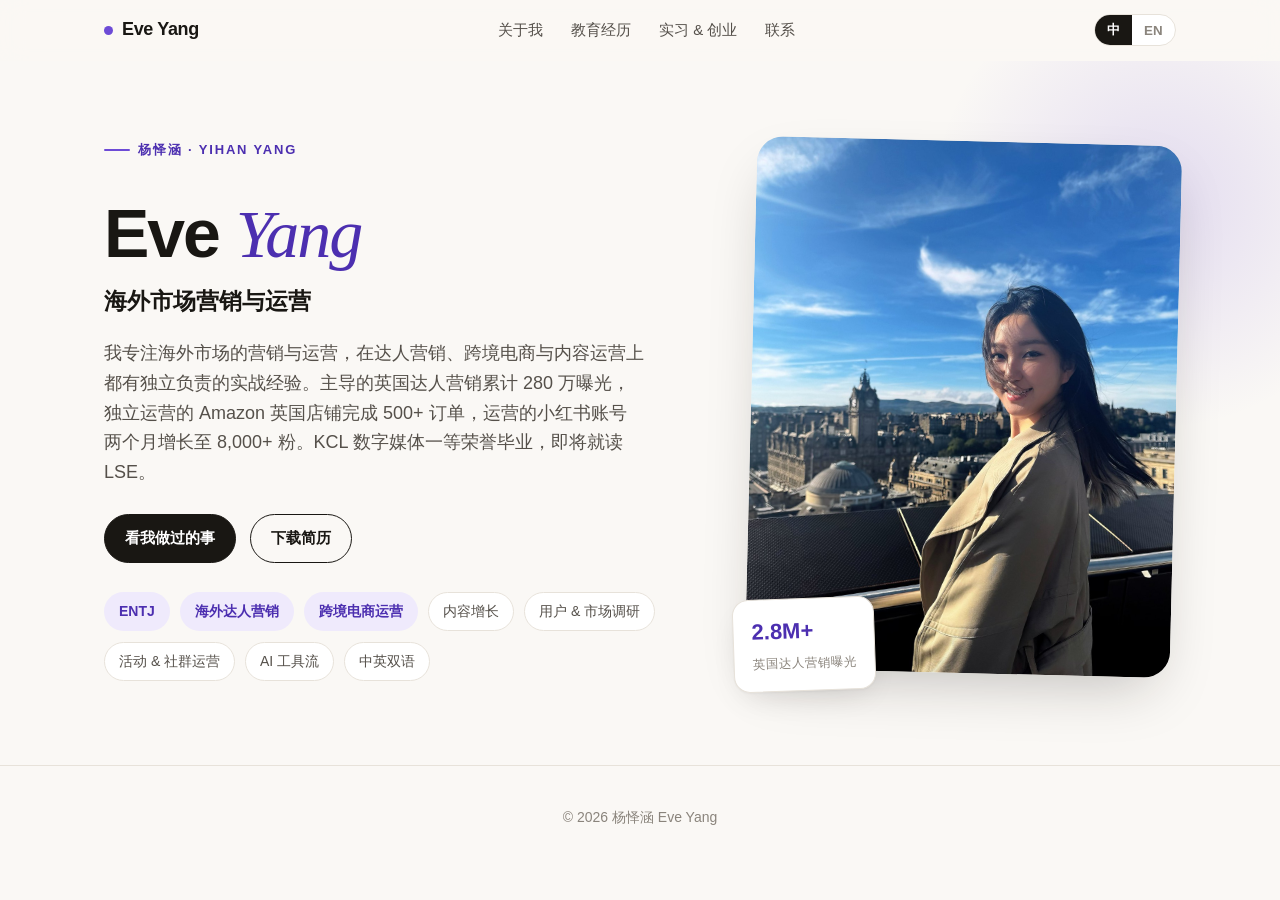
==== commit e4c0aa6a: "Restructure into multi-page site with richer, professional content - Convert to multi-view SPA: Home" ====
--- a/index.html
+++ b/index.html
@@ -4,27 +4,28 @@
   <meta charset="UTF-8" />
   <meta name="viewport" content="width=device-width, initial-scale=1.0" />
   <title>杨怿涵 Eve Yang · 作品集 Portfolio</title>
-  <meta name="description" content="杨怿涵 Eve Yang — 数字营销、用户研究与出海运营作品集。Digital marketing, user research & global operations portfolio." />
+  <meta name="description" content="杨怿涵 Eve Yang · 海外市场营销与运营作品集。Overseas marketing & operations portfolio." />
   <meta name="author" content="Yihan (Eve) Yang" />
   <meta property="og:title" content="杨怿涵 Eve Yang · Portfolio" />
-  <meta property="og:description" content="数字营销 · 用户研究 · 出海运营 | Digital Marketing · User Research · Global Ops" />
+  <meta property="og:description" content="海外市场营销与运营 | Overseas Marketing & Operations" />
   <meta property="og:type" content="website" />
   <link rel="icon" href="data:image/svg+xml,<svg xmlns='http://www.w3.org/2000/svg' viewBox='0 0 100 100'><circle cx='50' cy='50' r='48' fill='%236d4bd6'/><text x='50' y='68' font-size='54' text-anchor='middle' fill='white' font-family='Georgia'>E</text></svg>" />
   <link rel="stylesheet" href="assets/css/style.css" />
 </head>
 <body>
 
-  <!-- Cursor-following avatar -->
-  <div id="avatar-follow" aria-hidden="true"><img src="assets/img/avatar.png" alt="" /></div>
+  <!-- Cursor-following avatar character -->
+  <div id="avatar-follow" aria-hidden="true"></div>
 
   <!-- NAV -->
   <nav class="nav">
     <div class="nav-inner">
-      <a href="#top" class="brand"><span class="dot"></span>Eve Yang</a>
+      <a class="brand" data-view="home" href="#home"><span class="dot"></span>Eve Yang</a>
       <div class="nav-links" id="nav-links">
-        <a href="#about" id="nav-about">关于</a>
-        <a href="#experience" id="nav-exp">经历</a>
-        <a href="#contact" id="nav-contact">联系</a>
+        <a data-view="about" href="#about" id="nav-about">关于我</a>
+        <a data-view="education" href="#education" id="nav-edu">教育经历</a>
+        <a data-view="experience" href="#experience" id="nav-exp">实习 & 创业</a>
+        <a data-view="contact" href="#contact" id="nav-contact">联系</a>
       </div>
       <div class="nav-actions">
         <div class="lang-toggle">
@@ -36,77 +37,87 @@
     </div>
   </nav>
 
-  <!-- HERO -->
-  <header class="hero" id="top">
-    <div class="wrap hero-grid">
-      <div class="hero-text">
-        <span class="eyebrow">杨怿涵 · Yihan Yang</span>
-        <h1>Eve <span class="en-name">Yang</span></h1>
-        <div class="role" id="hero-role">数字营销 · 用户研究 · 出海运营</div>
-        <p class="lede" id="hero-lede"></p>
-        <div class="hero-cta">
-          <a href="#work" class="btn" id="cta-work">查看案例</a>
-          <a href="#" class="btn ghost" id="cta-cv" download>下载简历</a>
+  <main id="app">
+
+    <!-- ============ HOME ============ -->
+    <section class="view view-home hero active" data-view="home">
+      <div class="wrap hero-grid">
+        <div class="hero-text">
+          <span class="eyebrow">杨怿涵 · Yihan Yang</span>
+          <h1>Eve <span class="en-name">Yang</span></h1>
+          <div class="role" id="hero-role"></div>
+          <p class="lede" id="hero-lede"></p>
+          <div class="hero-cta">
+            <a class="btn" data-view="experience" href="#experience" id="cta-work">看我做过的事</a>
+            <a class="btn ghost" id="cta-cv" download>下载简历</a>
+          </div>
+          <div class="chips" id="chips"></div>
         </div>
-        <div class="chips" id="chips"></div>
+        <div class="hero-photo">
+          <div class="frame"><img id="hero-img" src="assets/img/eve-hero.jpg" alt="杨怿涵 Eve Yang" /></div>
+          <div class="badge"><b id="hero-badge-val">2.8M+</b><span id="hero-badge-lbl"></span></div>
+        </div>
       </div>
-      <div class="hero-photo">
-        <div class="frame"><img id="hero-img" src="assets/img/eve-hero.jpg" alt="杨怿涵 Eve Yang" /></div>
-        <div class="badge"><b id="hero-badge-val">2.8M+</b><span id="hero-badge-lbl">达人营销曝光</span></div>
+    </section>
+
+    <!-- ============ ABOUT ============ -->
+    <section class="view" data-view="about">
+      <div class="wrap">
+        <span class="eyebrow" id="about-eyebrow">关于我</span>
+        <h2 class="section-title" id="about-title"></h2>
+        <div class="about-grid" style="margin-top:32px">
+          <div>
+            <p id="about-p1"></p>
+            <p id="about-p2"></p>
+            <div class="chips" id="about-chips" style="margin-top:26px"></div>
+          </div>
+          <div class="about-facts" id="about-facts"></div>
+        </div>
       </div>
-    </div>
-  </header>
+    </section>
 
-  <!-- ABOUT -->
-  <section class="about" id="about">
-    <div class="wrap">
-      <span class="eyebrow" id="about-eyebrow">关于我</span>
-      <h2 class="section-title" id="about-title"></h2>
-      <div class="about-grid" style="margin-top:32px">
-        <div>
-          <p id="about-p1"></p>
-          <p id="about-p2"></p>
+    <!-- ============ EDUCATION ============ -->
+    <section class="view" data-view="education">
+      <div class="wrap">
+        <span class="eyebrow" id="edu-eyebrow">教育经历</span>
+        <h2 class="section-title" id="edu-title"></h2>
+        <div class="timeline-groups" id="edu-list"></div>
+        <div class="research-block">
+          <h3 class="subhead" id="research-subhead"></h3>
+          <p class="section-lead" id="research-lead"></p>
+          <div class="research-list" id="research-list"></div>
         </div>
-        <div class="about-facts" id="about-facts"></div>
       </div>
-    </div>
-  </section>
+    </section>
 
-  <!-- EXPERIENCE (categorized master-detail) -->
-  <section class="experience" id="experience">
-    <div class="wrap">
-      <span class="eyebrow" id="exp-eyebrow">经历 & 作品</span>
-      <h2 class="section-title" id="exp-title"></h2>
-      <p class="section-lead" id="exp-lead"></p>
-      <div class="exp-layout">
-        <aside class="cat-nav" id="cat-nav"></aside>
-        <div class="cat-detail" id="cat-detail"></div>
+    <!-- ============ EXPERIENCE ============ -->
+    <section class="view" data-view="experience">
+      <div class="wrap">
+        <span class="eyebrow" id="exp-eyebrow">实习 & 创业经历</span>
+        <h2 class="section-title" id="exp-title"></h2>
+        <p class="section-lead" id="exp-lead"></p>
+        <div class="exp-layout">
+          <aside class="cat-nav" id="cat-nav"></aside>
+          <div class="cat-detail" id="cat-detail"></div>
+        </div>
       </div>
-    </div>
-  </section>
+    </section>
 
-  <!-- TIMELINE -->
-  <section id="journey">
-    <div class="wrap">
-      <span class="eyebrow" id="timeline-eyebrow">经历</span>
-      <h2 class="section-title" id="timeline-title"></h2>
-      <div class="timeline-groups" id="timeline-list"></div>
-    </div>
-  </section>
+    <!-- ============ CONTACT ============ -->
+    <section class="view contact" data-view="contact">
+      <canvas id="balloon-canvas" aria-hidden="true"></canvas>
+      <div class="wrap">
+        <h2 class="section-title" id="contact-title"></h2>
+        <p class="contact-lead" id="contact-lead"></p>
+        <div class="contact-methods" id="contact-methods"></div>
+        <div class="dl-row" id="dl-row"></div>
+      </div>
+    </section>
 
-  <!-- CONTACT -->
-  <section class="contact" id="contact">
-    <canvas id="balloon-canvas" aria-hidden="true"></canvas>
-    <div class="wrap">
-      <h2 class="section-title" id="contact-title"></h2>
-      <p class="contact-lead" id="contact-lead"></p>
-      <div class="contact-methods" id="contact-methods"></div>
-      <div class="dl-row" id="dl-row"></div>
-    </div>
-  </section>
+  </main>
 
   <footer>
-    <div class="wrap">© <span id="year"></span> 杨怿涵 Eve Yang · Built with care.</div>
+    <div class="wrap">© <span id="year"></span> 杨怿涵 Eve Yang</div>
   </footer>
 
   <script>document.getElementById("year").textContent = new Date().getFullYear();</script>
--- a/assets/css/style.css
+++ b/assets/css/style.css
@@ -246,16 +246,36 @@
 .contact-methods .val { font-size: 16px; font-weight: 600; color: var(--ink); }
 .dl-row { display: flex; gap: 14px; justify-content: center; flex-wrap: wrap; }
 
-/* ---------- Cursor-following avatar ---------- */
+/* ---------- Multi-view pages ---------- */
+.view { display: none; }
+.view.active { display: block; min-height: 66vh; animation: viewIn .45s ease; }
+.view-home.active { min-height: auto; }
+@keyframes viewIn { from { opacity: 0; transform: translateY(16px); } to { opacity: 1; transform: none; } }
+.nav-links a.nav-current { color: var(--ink); font-weight: 700; }
+.brand { cursor: pointer; }
+
+/* ---------- Cursor-following avatar character ---------- */
 #avatar-follow {
-  position: fixed; top: 0; left: 0; width: 44px; height: 44px; z-index: 54;
-  pointer-events: none; opacity: 0; transition: opacity .35s ease; will-change: transform;
+  position: fixed; top: 0; left: 0; width: 52px; z-index: 54;
+  pointer-events: none; opacity: 0; transition: opacity .35s ease;
+  will-change: transform; transform-origin: center;
 }
 #avatar-follow.on { opacity: 1; }
-#avatar-follow img {
-  width: 100%; height: 100%; border-radius: 50%; object-fit: cover;
-  border: 2px solid #fff; box-shadow: 0 6px 16px -4px rgba(25,23,19,.35);
-}
+#avatar-follow svg { width: 100%; height: auto; display: block; filter: drop-shadow(0 6px 9px rgba(25,23,19,.16)); }
+
+/* ---------- Responsibilities / Results ---------- */
+.dr { margin: 2px 0; }
+.dr-label { display: inline-block; font-size: 11.5px; font-weight: 700; letter-spacing: .06em;
+  text-transform: uppercase; color: var(--ink-faint); margin-bottom: 7px; }
+.dr ul { list-style: none; padding: 0; margin: 0; display: grid; gap: 6px; }
+.dr li { position: relative; padding-left: 18px; font-size: 14.5px; color: var(--ink-soft); line-height: 1.55; }
+.dr li::before { content: ""; position: absolute; left: 3px; top: 9px; width: 5px; height: 5px; border-radius: 50%; background: var(--accent); }
+.dr-results .dr-label { color: #1c8a4e; }
+.dr-results li::before { background: #1c8a4e; }
+
+/* ---------- Research block (education page) ---------- */
+.research-block { margin-top: 60px; }
+.subhead { font-size: 23px; font-weight: 700; letter-spacing: -.01em; margin-bottom: 8px; }
 
 /* ---------- Interactive balloons (contact) ---------- */
 .contact { position: relative; overflow: hidden; min-height: 620px; padding-bottom: 150px; }
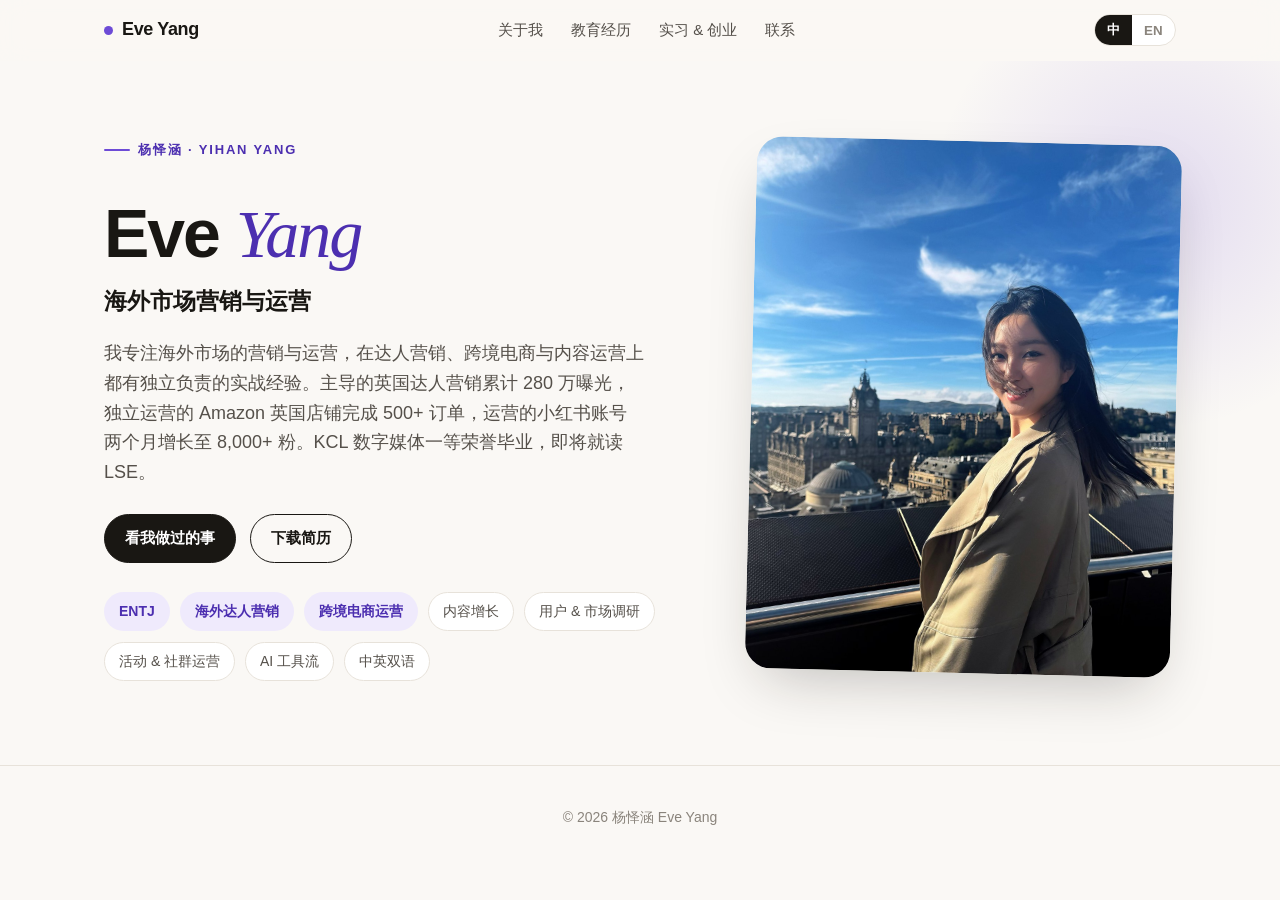
==== commit e06a8994: "Settle balloons, avatar greeting, WeChat cards, MarkSmarter personas - Balloons pre-settle into a st" ====
--- a/index.html
+++ b/index.html
@@ -55,7 +55,6 @@
         </div>
         <div class="hero-photo">
           <div class="frame"><img id="hero-img" src="assets/img/eve-hero.jpg" alt="杨怿涵 Eve Yang" /></div>
-          <div class="badge"><b id="hero-badge-val">2.8M+</b><span id="hero-badge-lbl"></span></div>
         </div>
       </div>
     </section>
--- a/assets/css/style.css
+++ b/assets/css/style.css
@@ -246,6 +246,68 @@
 .contact-methods .val { font-size: 16px; font-weight: 600; color: var(--ink); }
 .dl-row { display: flex; gap: 14px; justify-content: center; flex-wrap: wrap; }
 
+/* ---------- Xiaohongshu note gallery ---------- */
+.notes { margin: 6px 0 2px; }
+.notes-head { display: flex; justify-content: space-between; align-items: center; gap: 16px; flex-wrap: wrap; margin-bottom: 14px; }
+.notes-intro { font-size: 14.5px; color: var(--ink-soft); margin: 0; flex: 1; min-width: 220px; }
+.notes-hint { font-size: 12.5px; color: var(--ink-faint); margin: -6px 0 12px; }
+.notes-cards { display: flex; gap: 18px; overflow-x: auto; padding-bottom: 12px; scroll-snap-type: x mandatory; scrollbar-width: thin; align-items: flex-start; }
+.note-card { flex: 0 0 250px; scroll-snap-align: start; text-decoration: none; color: inherit; }
+.note-cover { position: relative; border-radius: 16px; overflow: hidden; border: 1px solid var(--line); background: var(--bg-soft);
+  box-shadow: var(--shadow); transition: transform .25s ease; }
+.note-card:hover .note-cover { transform: translateY(-4px); }
+.note-cover img { width: 100%; height: auto; display: block; }        /* full note image, uncropped */
+.note-badge { position: absolute; top: 10px; left: 10px; background: rgba(255,54,80,.95); color: #fff; font-size: 11px; font-weight: 700; padding: 3px 9px; border-radius: 999px; letter-spacing: .02em; z-index: 2; }
+.note-badge.wx { background: rgba(7,193,96,.95); }
+.note-meta { padding: 11px 2px 0; }
+.note-title { font-size: 14px; font-weight: 600; color: var(--ink); line-height: 1.4; margin-bottom: 6px;
+  display: -webkit-box; -webkit-line-clamp: 2; -webkit-box-orient: vertical; overflow: hidden; }
+.note-stats { display: flex; flex-wrap: wrap; gap: 12px; font-size: 12.5px; color: var(--ink-faint); }
+
+.notes-comments { margin-top: 26px; }
+.notes-sub { font-size: 12px; font-weight: 700; letter-spacing: .05em; text-transform: uppercase; color: var(--ink-faint); margin-bottom: 12px; }
+.notes-comments-row { display: flex; gap: 18px; flex-wrap: wrap; align-items: flex-start; }
+.note-comment { flex: 0 0 260px; max-width: 300px; }
+.note-comment img { width: 100%; height: auto; display: block; border-radius: 14px; border: 1px solid var(--line); box-shadow: var(--shadow); }  /* full comment image */
+.note-comment figcaption { font-size: 12.5px; color: var(--accent-ink); font-weight: 600; margin-top: 9px; text-align: center; }
+@media (max-width: 560px) { .note-card { flex-basis: 78vw; } .note-comment { flex-basis: 82vw; } }
+
+/* ---------- Case study / personas ---------- */
+.casestudy { margin: 4px 0 2px; }
+.cs-intro { font-size: 14.5px; color: var(--ink-soft); line-height: 1.6; margin: 0 0 16px; }
+.cs-sub { font-size: 12px; font-weight: 700; letter-spacing: .05em; text-transform: uppercase; color: var(--ink-faint); margin-bottom: 12px; }
+.persona-grid { display: grid; grid-template-columns: repeat(auto-fit, minmax(240px, 1fr)); gap: 16px; }
+.persona { background: var(--bg-soft); border: 1px solid var(--line); border-radius: var(--radius-sm); padding: 16px 18px; }
+.persona-head { display: flex; align-items: center; gap: 11px; margin-bottom: 12px; }
+.persona-avatar { font-size: 26px; line-height: 1; }
+.persona-id { flex: 1; min-width: 0; }
+.persona-name { font-size: 15.5px; font-weight: 700; color: var(--ink); }
+.persona-role { font-size: 12.5px; color: var(--ink-faint); }
+.persona-tag { font-size: 11px; font-weight: 700; color: var(--accent-ink); background: var(--accent-soft); padding: 3px 9px; border-radius: 999px; white-space: nowrap; }
+.persona ul { list-style: none; padding: 0; margin: 0; display: grid; gap: 7px; }
+.persona li { position: relative; padding-left: 16px; font-size: 13.5px; color: var(--ink-soft); line-height: 1.5; }
+.persona li::before { content: ""; position: absolute; left: 3px; top: 8px; width: 5px; height: 5px; border-radius: 50%; background: var(--accent); }
+
+/* ---------- Data-viz figure (Amazon) ---------- */
+.chart-figure { background: var(--bg-soft); border: 1px solid var(--line); border-radius: var(--radius-sm); padding: 18px 20px; margin: 2px 0; }
+.chart-cap { font-size: 12.5px; font-weight: 700; color: var(--ink-faint); margin-bottom: 15px; }
+.chart-body { display: flex; align-items: center; gap: 28px; flex-wrap: wrap; }
+.donut { position: relative; width: 116px; height: 116px; flex: 0 0 auto; }
+.donut svg { width: 100%; height: 100%; transform: rotate(-90deg); }
+.donut circle { fill: none; stroke-width: 15; }
+.donut-track { stroke: #e7e2da; }
+.donut-cost { stroke: #c3b1ee; }
+.donut-profit { stroke: #1c8a4e; stroke-linecap: round; }
+.donut-center { position: absolute; inset: 0; display: flex; flex-direction: column; align-items: center; justify-content: center; }
+.donut-center b { font-size: 23px; color: var(--ink); letter-spacing: -.02em; }
+.donut-center span { font-size: 12px; color: var(--ink-faint); }
+.chart-stats { list-style: none; padding: 0; margin: 0; display: grid; gap: 11px; flex: 1; min-width: 160px; }
+.chart-stats li { display: flex; align-items: center; gap: 10px; font-size: 15px; color: var(--ink-soft); }
+.chart-stats li b { margin-left: auto; font-size: 18px; color: var(--ink); letter-spacing: -.01em; }
+.cdot { width: 11px; height: 11px; border-radius: 3px; flex: 0 0 auto; }
+.cdot.cost { background: #c3b1ee; } .cdot.profit { background: #1c8a4e; } .cdot.orders { background: var(--gold); }
+.chart-note { font-size: 11.5px; color: var(--ink-faint); margin-top: 13px; }
+
 /* ---------- Multi-view pages ---------- */
 .view { display: none; }
 .view.active { display: block; min-height: 66vh; animation: viewIn .45s ease; }
@@ -256,12 +318,22 @@
 
 /* ---------- Cursor-following avatar character ---------- */
 #avatar-follow {
-  position: fixed; top: 0; left: 0; width: 52px; z-index: 54;
+  position: fixed; top: 0; left: 0; width: 62px; z-index: 54;
   pointer-events: none; opacity: 0; transition: opacity .35s ease;
   will-change: transform; transform-origin: center;
 }
 #avatar-follow.on { opacity: 1; }
-#avatar-follow svg { width: 100%; height: auto; display: block; filter: drop-shadow(0 6px 9px rgba(25,23,19,.16)); }
+#avatar-follow img { width: 100%; height: auto; display: block; filter: drop-shadow(0 7px 10px rgba(25,23,19,.18)); }
+.avatar-bubble {
+  position: absolute; bottom: 100%; left: 50%; margin-bottom: 8px;
+  transform: translateX(-50%) scale(0); transform-origin: bottom center;
+  background: var(--ink); color: #fff; font-size: 12.5px; font-weight: 600; white-space: nowrap;
+  padding: 8px 13px; border-radius: 13px; box-shadow: var(--shadow); opacity: 0;
+  transition: transform .32s cubic-bezier(.2,1.5,.4,1), opacity .3s ease; pointer-events: none;
+}
+.avatar-bubble::after { content: ""; position: absolute; top: 100%; left: 50%; transform: translateX(-50%);
+  border: 6px solid transparent; border-top-color: var(--ink); }
+#avatar-follow.say .avatar-bubble { opacity: 1; transform: translateX(-50%) scale(1); }
 
 /* ---------- Responsibilities / Results ---------- */
 .dr { margin: 2px 0; }
@@ -278,7 +350,7 @@
 .subhead { font-size: 23px; font-weight: 700; letter-spacing: -.01em; margin-bottom: 8px; }
 
 /* ---------- Interactive balloons (contact) ---------- */
-.contact { position: relative; overflow: hidden; min-height: 620px; padding-bottom: 150px; }
+.contact { position: relative; overflow: hidden; min-height: 820px; padding-bottom: 220px; }
 #balloon-canvas { position: absolute; inset: 0; width: 100%; height: 100%; z-index: 0; pointer-events: none; }
 .contact .wrap { position: relative; z-index: 1; }
 
